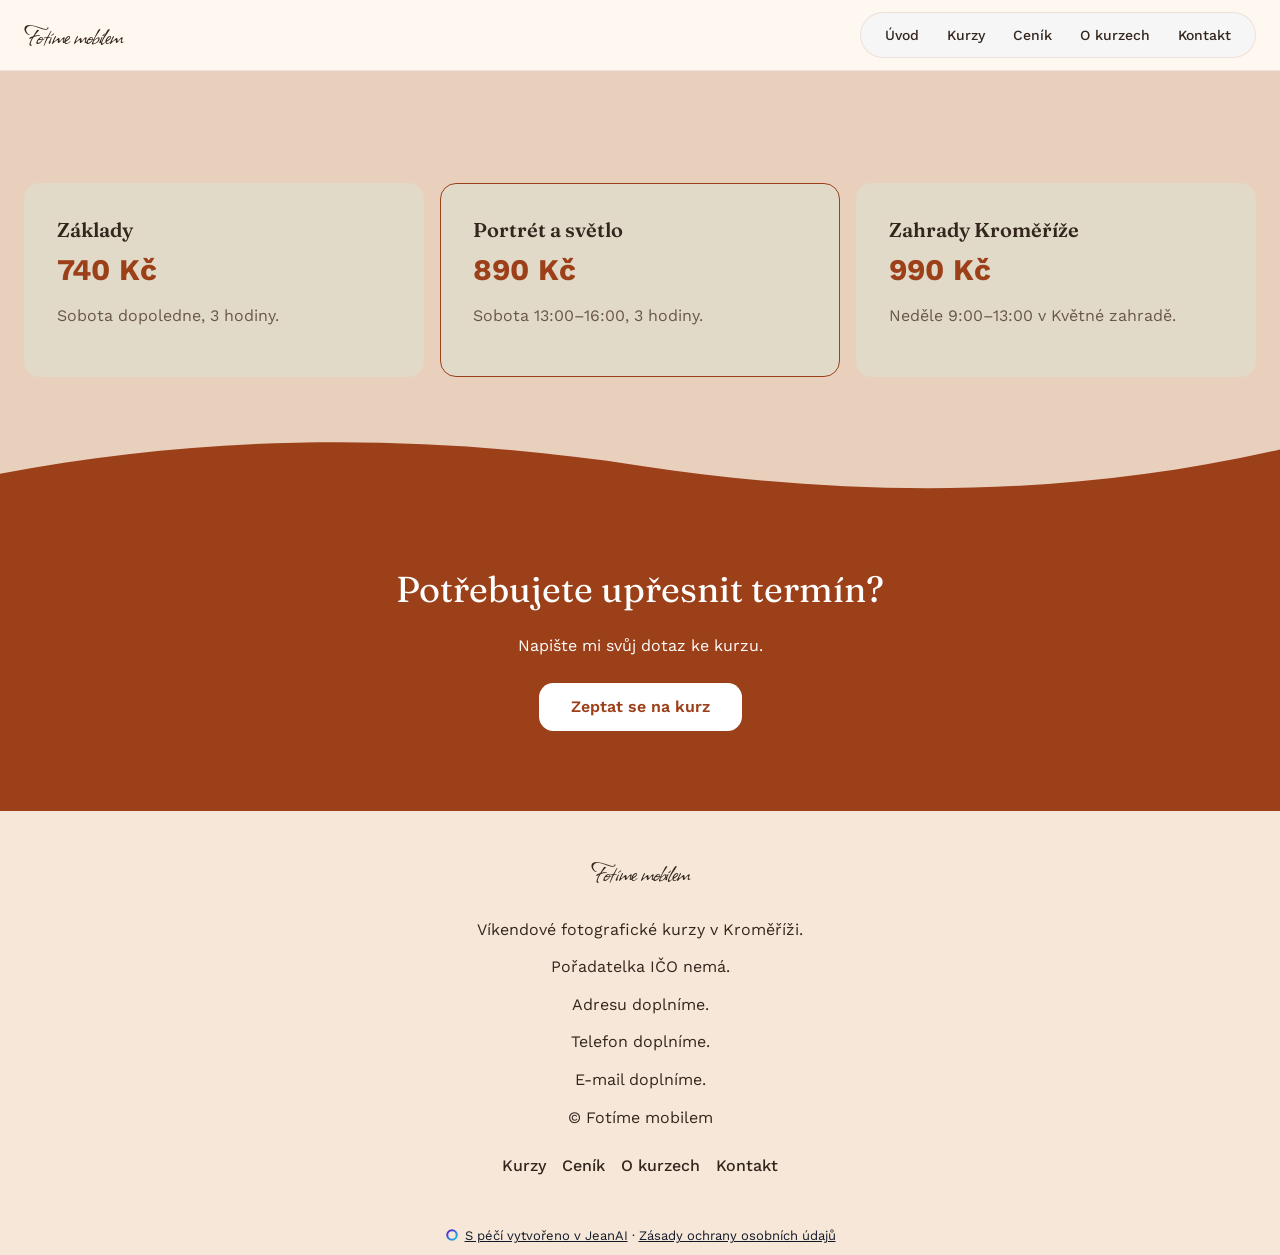
==== cenik.html @ 99a4ca1e "Deploy website: Fotíme mobilem" ====
<!DOCTYPE html>
<html lang="cs">
  <head>
    <meta charset="UTF-8" />
    <meta name="viewport" content="width=device-width, initial-scale=1.0" />
    <meta name="description" content="Praktické víkendové kurzy focení vlastním mobilem v Kroměříži. Malé skupiny do šesti lidí a tři kurzy od 690 Kč." />
    <meta property="og:title" content="Ceník kurzů" />
    <meta property="og:description" content="Praktické víkendové kurzy focení vlastním mobilem v Kroměříži. Malé skupiny do šesti lidí a tři kurzy od 690 Kč." />
    <meta property="og:type" content="website" />
    <meta property="og:locale" content="cs" />
    <meta name="twitter:card" content="summary" />
    <meta name="twitter:title" content="Ceník kurzů" />
    <meta name="twitter:description" content="Praktické víkendové kurzy focení vlastním mobilem v Kroměříži. Malé skupiny do šesti lidí a tři kurzy od 690 Kč." />
    <script type="application/ld+json">{"@context":"https://schema.org","@graph":[{"@type":"Organization","name":"Fotíme mobilem"}]}</script>
    <title>Ceník kurzů</title>
    <link rel="stylesheet" href="/assets/utilities.css" />
    <link rel="stylesheet" href="/styles.css" />
  </head>
  <body>
    <div class="jean-site-shell" data-jean-motion="off" style="min-height:100vh;display:flex;flex-direction:column">
    <header data-jean-burger="{&quot;panelCss&quot;:&quot;background:#FFF8F0;border-color:color-mix(in srgb, #33261D 10%, transparent)&quot;,&quot;linkCss&quot;:&quot;color:#33261D&quot;,&quot;links&quot;:[{&quot;href&quot;:&quot;/&quot;,&quot;label&quot;:&quot;Úvod&quot;},{&quot;href&quot;:&quot;/kurzy.html#section_kurzy&quot;,&quot;label&quot;:&quot;Kurzy&quot;},{&quot;href&quot;:&quot;/cenik.html#section_cenik&quot;,&quot;label&quot;:&quot;Ceník&quot;},{&quot;href&quot;:&quot;/o-kurzech.html#section_o-kurzech&quot;,&quot;label&quot;:&quot;O kurzech&quot;},{&quot;href&quot;:&quot;/kontakt.html#section_kontakt&quot;,&quot;label&quot;:&quot;Kontakt&quot;}],&quot;cta&quot;:null,&quot;mobileOnly&quot;:true}" class="sticky top-0 z-50" style="background-color:var(--color-bg);border-bottom:1px solid var(--color-line)" id="section_header" data-section-id="section_header" data-section-type="header">
      <div class="max-w-7xl mx-auto px-6 py-3 flex items-center justify-between gap-8">
        <span class="inline-flex items-center gap-3 flex-shrink-0"><span class="text-xl tracking-tight flex-shrink-0" data-block-id="block_brand" data-block-type="text.heading" style="color:var(--color-text);font-family:'Allison', var(--font-heading);font-weight:400;font-size:1.875rem">Fotíme mobilem</span></span>
        <nav class="hidden md:flex items-center gap-1 px-3 py-1.5 rounded-full" style="background-color:var(--color-nav);border:1px solid var(--color-nav-border)" data-block-id="block_navigation" data-block-type="nav_links">
          <a href="/" class="text-sm font-medium px-3 py-1.5 rounded-full hover:opacity-70 transition-opacity" style="color:var(--color-text)">Úvod</a>
          <a href="/kurzy.html#section_kurzy" class="text-sm font-medium px-3 py-1.5 rounded-full hover:opacity-70 transition-opacity" style="color:var(--color-text)">Kurzy</a>
          <a href="/cenik.html#section_cenik" class="text-sm font-medium px-3 py-1.5 rounded-full hover:opacity-70 transition-opacity" style="color:var(--color-text)">Ceník</a>
          <a href="/o-kurzech.html#section_o-kurzech" class="text-sm font-medium px-3 py-1.5 rounded-full hover:opacity-70 transition-opacity" style="color:var(--color-text)">O kurzech</a>
          <a href="/kontakt.html#section_kontakt" class="text-sm font-medium px-3 py-1.5 rounded-full hover:opacity-70 transition-opacity" style="color:var(--color-text)">Kontakt</a>
        </nav>
        
        <button type="button" aria-expanded="false" aria-controls="jean-header-menu" aria-label="Menu" class="md:hidden inline-flex flex-col justify-center items-center gap-1.5 w-11 h-11 -mr-2 flex-shrink-0 cursor-pointer bg-transparent border-0">
          <span style="width:20px;height:2px;background-color:var(--color-text);display:block;transition:transform .2s;transform:none"></span>
          <span style="width:20px;height:2px;background-color:var(--color-text);display:block;opacity:1;transition:opacity .2s"></span>
          <span style="width:20px;height:2px;background-color:var(--color-text);display:block;transition:transform .2s;transform:none"></span>
        </button>
      </div>
      
    </header>
    <div id="section_cenik" class="jean-motion-layer" data-jean-reveal="true" data-section-id="section_cenik" data-section-type="pricing" data-jean-edge-below="1">
    <section class="py-20 lg:py-28 jean-section-shell" style="background-color:var(--color-surface-strong)">
      <div class="max-w-7xl mx-auto px-6">
        
        
        <div class="jean-stagger-grid grid grid-cols-1 md:grid-cols-2 lg:grid-cols-3 gap-6 items-stretch">
          <div class="jean-card-filled p-8 rounded-2xl jean-motion-layer jean-stagger-card jean-parallax-up" data-jean-reveal="true" data-block-id="block_cenik_zaklady" data-block-type="card" style="transition-delay:0s">
            
            <h3 class="text-xl font-semibold mb-2" style="color:var(--color-text)">Základy</h3>
            <p class="text-3xl font-bold mb-4" style="color:var(--color-primary)">740 Kč</p>
            <p class="mb-4" style="color:var(--color-muted)">Sobota dopoledne, 3 hodiny.</p>
            
            
          </div>
          <div class="jean-card-filled p-8 rounded-2xl jean-motion-layer jean-stagger-card  ring-2 jean-parallax-down" data-jean-reveal="true" data-block-id="block_cenik_portret" data-block-type="card" style="border-color:var(--color-primary);outline-color:var(--color-primary);transition-delay:0.08s">
            
            <h3 class="text-xl font-semibold mb-2" style="color:var(--color-text)">Portrét a světlo</h3>
            <p class="text-3xl font-bold mb-4" style="color:var(--color-primary)">890 Kč</p>
            <p class="mb-4" style="color:var(--color-muted)">Sobota 13:00–16:00, 3 hodiny.</p>
            
            
          </div>
          <div class="jean-card-filled p-8 rounded-2xl jean-motion-layer jean-stagger-card jean-parallax-up" data-jean-reveal="true" data-block-id="block_cenik_zahrady" data-block-type="card" style="transition-delay:0.16s">
            
            <h3 class="text-xl font-semibold mb-2" style="color:var(--color-text)">Zahrady Kroměříže</h3>
            <p class="text-3xl font-bold mb-4" style="color:var(--color-primary)">990 Kč</p>
            <p class="mb-4" style="color:var(--color-muted)">Neděle 9:00–13:00 v Květné zahradě.</p>
            
            
          </div>
        </div>
      </div>
    </section>
    </div>
    <div id="section_cenik_dotaz" class="jean-motion-layer" data-jean-reveal="true" data-section-id="section_cenik_dotaz" data-section-type="cta_banner" data-jean-edge-above="wave">
    <section class="py-16 lg:py-20" style="background:var(--color-primary)">
      <div class="max-w-4xl mx-auto px-6 text-center">
        <h2 class="text-3xl lg:text-4xl font-bold mb-6" data-block-id="block_cenik_dotaz_heading" data-block-type="text.heading" style="color:var(--color-on-primary, #fff)">Potřebujete upřesnit termín?</h2>
        <div class="jean-on-primary mb-6 flex flex-col gap-3"><div><p data-block-id="block_cenik_dotaz_text" data-block-type="text.paragraph" style="color:var(--color-text);line-height:1.6;font-weight:400">Napište mi svůj dotaz ke kurzu.</p></div></div>
        <a href="/kontakt#section_kontakt" class="inline-block px-8 py-3 font-semibold" data-block-id="block_cenik_dotaz_button" data-block-type="button" style="border-radius:0.9rem;color:var(--color-primary);background-color:var(--color-on-primary, #fff);border:none">Zeptat se na kurz</a>
      </div>
    </section>
    </div>
    <footer class="py-10 mt-auto" style="background-color:#F6E7D8" id="section_footer" data-section-id="section_footer" data-section-type="footer">
      <div class="max-w-7xl mx-auto px-6 flex flex-col gap-6">
        <div class="text-center"><span class="text-xl font-bold tracking-tight" data-block-id="block_footer_brand" data-block-type="text.heading" style="color:var(--color-text);font-family:'Allison', var(--font-heading);font-weight:400;font-size:1.875rem">Fotíme mobilem</span></div>
        <div class="text-center max-w-3xl mx-auto flex flex-col gap-3"><div><p data-block-id="block_footer_location" data-block-type="text.paragraph" style="color:var(--color-text);line-height:1.6;font-weight:400">Víkendové fotografické kurzy v Kroměříži.</p></div>
          <div><p data-block-id="block_footer_ico" data-block-type="text.paragraph" style="color:var(--color-text);line-height:1.6;font-weight:400">Pořadatelka IČO nemá.</p></div>
          <div><p data-block-id="block_footer_address" data-block-type="text.paragraph" style="color:var(--color-text);line-height:1.6;font-weight:400">Adresu doplníme.</p></div>
          <div><p data-block-id="block_footer_phone" data-block-type="text.paragraph" style="color:var(--color-text);line-height:1.6;font-weight:400">Telefon doplníme.</p></div>
          <div><p data-block-id="block_footer_email" data-block-type="text.paragraph" style="color:var(--color-text);line-height:1.6;font-weight:400">E-mail doplníme.</p></div>
          <div><p data-block-id="block_footer_copyright" data-block-type="text.paragraph" style="color:var(--color-text);line-height:1.6;font-weight:400">© Fotíme mobilem</p></div></div>
        <div class="flex flex-col items-center gap-3"><div><nav data-block-id="block_footer_nav" data-block-type="nav_links" style="display:flex;flex-wrap:wrap;justify-content:center;gap:1rem"><a href="/kurzy#section_kurzy" style="color:var(--color-text);font-weight:500">Kurzy</a><a href="/cenik#section_cenik" style="color:var(--color-text);font-weight:500">Ceník</a><a href="/o-kurzech#section_o-kurzech" style="color:var(--color-text);font-weight:500">O kurzech</a><a href="/kontakt#section_kontakt" style="color:var(--color-text);font-weight:500">Kontakt</a></nav></div></div>
        
        
      </div>
    </footer><div data-jean-identification="1" aria-label="Údaje o provozovateli" style="background:#F6E7D8!important;color:#111827!important;font-family:var(--font-body, ui-sans-serif), system-ui, -apple-system, sans-serif;font-size:13px!important;line-height:1.6!important;padding:8px 16px;text-align:center;word-break:break-word;display:block!important;visibility:visible!important;opacity:1!important;position:static!important;height:auto!important;max-height:none!important;overflow:visible!important;clip-path:none!important;transform:none!important;content-visibility:visible!important"><span style="display:block!important;visibility:visible!important;opacity:1!important;color:inherit!important;font-size:13px!important;line-height:1.6!important;position:static!important;height:auto!important;max-height:none!important;overflow:visible!important;clip-path:none!important;transform:none!important;text-indent:0!important;letter-spacing:normal!important;word-spacing:normal!important;content-visibility:visible!important"><a href="https://jeanai.cz" rel="noopener" style="display:inline!important;text-decoration:underline;visibility:visible!important;opacity:1!important;color:inherit!important;font-size:13px!important;line-height:1.6!important;position:static!important;height:auto!important;max-height:none!important;overflow:visible!important;clip-path:none!important;transform:none!important;text-indent:0!important;letter-spacing:normal!important;word-spacing:normal!important;content-visibility:visible!important"><svg aria-hidden="true" focusable="false" width="14" height="14" viewBox="0 0 128 128" style="display:inline-block!important;visibility:visible!important;opacity:1!important;width:14px!important;height:14px!important;vertical-align:-2px;margin-right:6px"><defs><linearGradient id="jean-mark-ring" x1="0" y1="0" x2="1" y2="1"><stop offset="0" stop-color="#5814cf"/><stop offset="1" stop-color="#12c9e6"/></linearGradient></defs><circle cx="64" cy="64" r="43.5" fill="none" stroke="url(#jean-mark-ring)" stroke-width="19"/></svg>S péčí vytvořeno v JeanAI</a> · <a href="/soukromi.html" style="display:inline!important;text-decoration:underline;visibility:visible!important;opacity:1!important;color:inherit!important;font-size:13px!important;line-height:1.6!important;position:static!important;height:auto!important;max-height:none!important;overflow:visible!important;clip-path:none!important;transform:none!important;text-indent:0!important;letter-spacing:normal!important;word-spacing:normal!important;content-visibility:visible!important">Zásady ochrany osobních údajů</a></span></div>
    </div>
    <script>
(function () {
  "use strict";

  function styled(tag, css) {
    var el = document.createElement(tag);
    el.style.cssText = css;
    return el;
  }

  // ── gallery lightbox — parity with the React modal, clicks only ──
  var galleries = document.querySelectorAll('[data-jean-lightbox]');
  for (var g = 0; g < galleries.length; g += 1) (function (sectionEl) {
    var figures = sectionEl.querySelectorAll('figure');
    var managedMount = sectionEl.getAttribute('data-jean-lightbox') === 'managed';
    if (figures.length === 0 && !managedMount) return;
    var items = [];
    for (var i = 0; i < figures.length; i += 1) {
      var img = figures[i].querySelector('img');
      items.push({
        src: img ? (img.getAttribute('data-jean-full') || img.getAttribute('src') || '') : '',
        alt: img ? (img.getAttribute('alt') || '') : '',
      });
    }

    var idx = -1;
    var overlay = null;
    var imgEl = null;
    var counterEl = null;

    function close() {
      if (overlay && overlay.parentNode) overlay.parentNode.removeChild(overlay);
      overlay = null;
      idx = -1;
    }
    function show(next) {
      idx = Math.max(0, Math.min(items.length - 1, next));
      imgEl.src = items[idx].src;
      imgEl.alt = items[idx].alt;
      counterEl.textContent = (idx + 1) + ' / ' + items.length;
    }
    function navButton(placementCss, text, onClick) {
      var btn = styled('button', 'position:absolute;' + placementCss + ';padding:0.75rem;border-radius:9999px;background:rgba(255,255,255,0.15);color:#fff;border:none;cursor:pointer');
      btn.type = 'button';
      btn.textContent = text;
      btn.addEventListener('click', function (e) { e.stopPropagation(); onClick(); });
      return btn;
    }
    function open(start) {
      overlay = styled('div', 'position:fixed;inset:0;z-index:100;display:flex;align-items:center;justify-content:center;background:rgba(0,0,0,0.92)');
      overlay.addEventListener('click', close);
      var wrap = styled('div', 'position:relative');
      wrap.addEventListener('click', function (e) { e.stopPropagation(); });
      imgEl = styled('img', 'max-height:85vh;max-width:90vw;border-radius:0.75rem;object-fit:contain;box-shadow:0 25px 50px rgba(0,0,0,0.5)');
      wrap.appendChild(imgEl);
      counterEl = styled('div', 'position:absolute;bottom:1rem;left:50%;transform:translateX(-50%);font-size:0.875rem;color:rgba(255,255,255,0.7)');
      overlay.appendChild(wrap);
      overlay.appendChild(navButton('left:1rem;top:50%;transform:translateY(-50%);font-size:1.5rem', '\u2190', function () { show(idx - 1); }));
      overlay.appendChild(navButton('right:1rem;top:50%;transform:translateY(-50%);font-size:1.5rem', '\u2192', function () { show(idx + 1); }));
      overlay.appendChild(navButton('top:1rem;right:1rem;font-size:1.2rem;line-height:1', '\u00d7', close));
      overlay.appendChild(counterEl);
      document.body.appendChild(overlay);
      show(start);
    }

    // 8z56 W-2a — a MANAGED gallery's figures are its collection's, and the
    // live refresh replaces them after this runs: one delegate on the section,
    // the list read at the click, and a placeholder panel never opens.
    if (managedMount) {
      sectionEl.addEventListener('click', function (e) {
        var fig = e && e.target && e.target.closest ? e.target.closest('figure') : null;
        if (!fig || fig.closest('[data-jean-placeholder]')) return;
        var live = sectionEl.querySelectorAll('figure');
        var at = -1;
        items = [];
        for (var k = 0; k < live.length; k += 1) {
          if (live[k].closest('[data-jean-placeholder]')) continue;
          if (live[k] === fig) at = items.length;
          var liveImg = live[k].querySelector('img');
          items.push({
            src: liveImg ? (liveImg.getAttribute('data-jean-full') || liveImg.getAttribute('src') || '') : '',
            alt: liveImg ? (liveImg.getAttribute('alt') || '') : '',
          });
        }
        if (at >= 0) open(at);
      });
      return;
    }

    for (var f = 0; f < figures.length; f += 1) (function (fi) {
      figures[fi].addEventListener('click', function () { open(fi); });
    })(f);
  })(galleries[g]);

  // ── a picture that opens (8z46 QL-24a) ──
  // Bound to img[data-jean-image-open], which the renderer stamps on a picture
  // whose block or site says it opens. Never in the editor's canvas: the
  // overlay's own script is on that page (script[data-jean-overlay]) and a
  // click there selects the block, so the click is left to it.
  //
  // From the keyboard too (8z46 leftover, 8z50 run): the picture is in the Tab
  // order and opens on Enter or Space; the dialog takes the focus on its close
  // button and keeps Tab inside; closing it, any way, gives the focus back to
  // the picture that opened it. The canvas is asked at the moment of the key,
  // as at the click: its overlay script comes after this one on the page.
  var openables = document.querySelectorAll('img[data-jean-image-open]');
  if (openables.length > 0) (function () {
    var box = null;
    var boxImg = null;
    var boxCaption = null;
    var boxCounter = null;
    var boxClose = null;
    var opener = null;
    var group = [];
    var at = -1;

    function inEditorCanvas() {
      return typeof document.querySelector === 'function' && Boolean(document.querySelector('script[data-jean-overlay]'));
    }
    function sameSection(img) {
      var root = typeof img.closest === 'function' ? img.closest('[data-section-id]') : null;
      if (!root) return [img];
      var list = root.querySelectorAll('img[data-jean-image-open]');
      var out = [];
      for (var i = 0; i < list.length; i += 1) out.push(list[i]);
      return out.length ? out : [img];
    }
    function paint() {
      var img = group[at];
      boxImg.src = img.getAttribute('data-jean-full') || img.getAttribute('src') || '';
      boxImg.alt = img.getAttribute('alt') || '';
      boxCaption.textContent = boxImg.alt;
      boxCaption.style.display = boxImg.alt ? 'block' : 'none';
      if (boxCounter) boxCounter.textContent = (at + 1) + ' / ' + group.length;
    }
    function step(delta) {
      if (group.length < 2) return;
      at = (at + delta + group.length) % group.length;
      paint();
    }
    function inside(el) {
      for (var x = el; x; x = x.parentNode) if (x === box) return true;
      return false;
    }
    function keepTabInside(e) {
      var buttons = box.querySelectorAll('button');
      if (!buttons.length) return;
      var first = buttons[0];
      var last = buttons[buttons.length - 1];
      var active = document.activeElement;
      if (e.shiftKey ? (active === first || !inside(active)) : (active === last || !inside(active))) {
        if (typeof e.preventDefault === 'function') e.preventDefault();
        (e.shiftKey ? last : first).focus();
      }
    }
    function onKey(e) {
      if (!box) return;
      if (e.key === 'Escape') shut();
      else if (e.key === 'ArrowRight') step(1);
      else if (e.key === 'ArrowLeft') step(-1);
      else if (e.key === 'Tab') keepTabInside(e);
    }
    function shut() {
      if (box && box.parentNode) box.parentNode.removeChild(box);
      box = null;
      boxClose = null;
      at = -1;
      if (typeof document.removeEventListener === 'function') document.removeEventListener('keydown', onKey);
      var back = opener;
      opener = null;
      if (back && typeof back.focus === 'function') back.focus();
    }
    function control(placementCss, text, onClick) {
      var btn = styled('button', 'position:absolute;' + placementCss + ';padding:0.75rem;border-radius:9999px;background:rgba(255,255,255,0.15);color:#fff;border:none;cursor:pointer');
      btn.type = 'button';
      btn.textContent = text;
      btn.addEventListener('click', function (e) { e.stopPropagation(); onClick(); });
      return btn;
    }
    function open(img) {
      opener = img;
      group = sameSection(img);
      at = Math.max(0, group.indexOf(img));
      box = styled('div', 'position:fixed;inset:0;z-index:101;display:flex;flex-direction:column;align-items:center;justify-content:center;gap:1rem;padding:1.5rem;background:rgba(0,0,0,0.9);cursor:zoom-out');
      box.setAttribute('role', 'dialog');
      box.setAttribute('aria-modal', 'true');
      box.addEventListener('click', shut);
      boxImg = styled('img', 'max-height:80vh;max-width:92vw;border-radius:0.75rem;object-fit:contain;box-shadow:0 25px 50px rgba(0,0,0,0.5);cursor:default');
      boxImg.addEventListener('click', function (e) { e.stopPropagation(); });
      boxCaption = styled('p', 'margin:0;max-width:60rem;text-align:center;color:#fff;font-size:0.95rem;line-height:1.5');
      box.appendChild(boxImg);
      box.appendChild(boxCaption);
      boxCounter = null;
      if (group.length > 1) {
        boxCounter = styled('div', 'font-size:0.875rem;color:rgba(255,255,255,0.7)');
        box.appendChild(boxCounter);
        box.appendChild(control('left:1rem;top:50%;transform:translateY(-50%);font-size:1.5rem', '\u2190', function () { step(-1); }));
        box.appendChild(control('right:1rem;top:50%;transform:translateY(-50%);font-size:1.5rem', '\u2192', function () { step(1); }));
      }
      boxClose = control('top:1rem;right:1rem;font-size:1.2rem;line-height:1', '\u00d7', shut);
      box.appendChild(boxClose);
      document.body.appendChild(box);
      if (typeof document.addEventListener === 'function') document.addEventListener('keydown', onKey);
      paint();
      if (typeof boxClose.focus === 'function') boxClose.focus();
    }
    for (var o = 0; o < openables.length; o += 1) (function (img) {
      if (img.getAttribute('tabindex') === null) img.setAttribute('tabindex', '0');
      img.setAttribute('role', 'button');
      img.addEventListener('click', function (e) {
        if (inEditorCanvas()) return;
        if (e && e.defaultPrevented) return;
        open(img);
      });
      // Enter opens on the press, Space on the release, as a button does: the
      // focus moves onto the close button when it opens, and a Space released
      // there would click it shut again. A held Enter opens once (its repeats
      // would press the close button, then the picture, in turn), and Space
      // opens only on the release of a press that began on this picture.
      var spacePressed = false;
      img.addEventListener('keydown', function (e) {
        if (box || inEditorCanvas()) return;
        if (e.key !== 'Enter' && e.key !== ' ') return;
        if (typeof e.preventDefault === 'function') e.preventDefault();
        if (e.repeat) return;
        if (e.key === 'Enter') open(img);
        else spacePressed = true;
      });
      img.addEventListener('keyup', function (e) {
        if (e.key !== ' ') return;
        var pressedHere = spacePressed;
        spacePressed = false;
        if (!pressedHere || box || inEditorCanvas()) return;
        if (typeof e.preventDefault === 'function') e.preventDefault();
        open(img);
      });
    })(openables[o]);
  })();

  // ── paged menu — the pager the mount render froze on page one ──
  var menus = document.querySelectorAll('[data-jean-menu-paged]');
  for (var m = 0; m < menus.length; m += 1) (function (sectionEl) {
    var pages = sectionEl.querySelectorAll('[data-jean-menu-page]');
    if (pages.length === 0) return;

    var prev = null;
    var next = null;
    var nums = [];
    var buttons = sectionEl.querySelectorAll('button');
    for (var i = 0; i < buttons.length; i += 1) {
      var label = (buttons[i].textContent || '').trim();
      if (label === '\u2190') prev = buttons[i];
      else if (label === '\u2192') next = buttons[i];
      else if (/^[0-9]+$/.test(label)) nums.push(buttons[i]);
    }
    var counter = null;
    var divs = sectionEl.querySelectorAll('div');
    for (var d = 0; d < divs.length; d += 1) {
      if (/^[0-9]+ \/ [0-9]+$/.test((divs[d].textContent || '').trim()) && !divs[d].querySelector('div')) {
        counter = divs[d];
        break;
      }
    }

    var current = 0;
    for (var p0 = 0; p0 < pages.length; p0 += 1) {
      if (pages[p0].style.display !== 'none') { current = p0; break; }
    }

    function setPage(n) {
      current = Math.max(0, Math.min(pages.length - 1, n));
      for (var p = 0; p < pages.length; p += 1) {
        pages[p].style.display = p === current ? 'block' : 'none';
      }
      if (counter) counter.textContent = (current + 1) + ' / ' + pages.length;
      if (prev) { prev.disabled = current === 0; prev.style.opacity = current === 0 ? '0.5' : '1'; }
      if (next) { next.disabled = current === pages.length - 1; next.style.opacity = current === pages.length - 1 ? '0.5' : '1'; }
      for (var b = 0; b < nums.length; b += 1) {
        var active = b === current;
        nums[b].style.border = active ? '1px solid var(--color-primary)' : '1px solid var(--color-line)';
        nums[b].style.backgroundColor = active ? 'color-mix(in srgb, var(--color-primary) 12%, white)' : 'var(--color-surface)';
        nums[b].style.color = active ? 'var(--color-primary)' : 'var(--color-text)';
      }
    }

    if (prev) prev.addEventListener('click', function () { setPage(current - 1); });
    if (next) next.addEventListener('click', function () { setPage(current + 1); });
    for (var nb = 0; nb < nums.length; nb += 1) (function (k) {
      nums[k].addEventListener('click', function () { setPage(k); });
    })(nb);
  })(menus[m]);

  // ── burger header — the drawer the mount render never painted ──
  //
  // DELEGATED from the document on purpose (8z52 QC-4), rather than bound to
  // the buttons this script finds at load. The editor's canvas swaps a changed
  // section's markup in place (canvasMorph.ts), and a listener left on the
  // button that was there at load sits on a node the page no longer holds: the
  // drawer opened once and then never again, so a header carrying
  // data-jean-burger — which is every header with a link or a CTA — had to
  // remount the whole canvas document for every edit to its text. A delegate
  // reads the header out of the event, so a header swapped in an hour later
  // behaves exactly like the one that loaded, and nobody has to re-initialise
  // anything for it.
  //
  // Which costs a rule: NO STATE IN A CLOSURE, because a closure describes the
  // header that was. The state is the DOM. Whether the drawer is open is the
  // button's aria-expanded — the attribute a screen reader is told anyway —
  // and the panel is the element carrying jean-burger-panel, built on open
  // and removed on close. A swapped header arrives with neither, and that is
  // the honest answer: the markup the renderer writes has the drawer shut.
  //
  // NOTE: no backticks anywhere below. The whole script is a JS template
  // literal, and a backtick in a COMMENT closes it — the error lands on a line
  // that looks fine.
  function burgerPanelOf(headerEl) {
    return headerEl.querySelector('.jean-burger-panel');
  }

  function buildBurgerPanel(data) {
    // Two shapes, because the two headers are two compositions. An overlay
    // header's drawer IS its navigation at every width, so it stays the
    // floating rounded card. The other three keep their nav on the desktop
    // and only borrow this below the md breakpoint, so their panel is a
    // full-width sheet under the bar — and it carries the md:hidden class, or
    // a reader who opens it on a phone and then widens the window is left
    // with a panel duplicating the nav bar above it.
    //
    // RESOLVED colours from the drawer data, never var(--color-*): this panel
    // hangs INSIDE the header, and a header on a dark ground scopes its own
    // --color-text / --color-line overrides to that element while leaving
    // --color-bg alone. A panel reading those tokens paints the page's white
    // background under the header's white text — invisible. Measured live.
    var face = data.panelCss || 'background:#FFFFFF;border-color:rgba(15,23,42,0.12)';
    var inkCss = data.linkCss || 'color:#0F172A';
    var panel = data.mobileOnly
      ? styled('div', 'padding:0 1.5rem 1.25rem;border-top-width:1px;border-top-style:solid;' + face)
      : styled('div', 'margin:0 1.5rem;border-radius:1rem;padding:2rem;border-width:1px;border-style:solid;box-shadow:0 24px 60px rgba(0,0,0,0.18);' + face);
    // jean-burger-panel is how the delegate finds an open drawer again; it is
    // a class and not a data-jean-* name on purpose, so it stays out of the
    // swap decision canvasMorph.ts makes from those names.
    panel.className = data.mobileOnly ? 'jean-burger-panel md:hidden' : 'jean-burger-panel';
    var nav = styled('nav', 'display:flex;flex-direction:column;gap:1rem');
    var links = Array.isArray(data.links) ? data.links : [];
    for (var i = 0; i < links.length; i += 1) {
      var a = styled('a', 'font-size:1.125rem;font-weight:500;text-decoration:none;' + inkCss);
      a.href = links[i].href || '#';
      a.textContent = links[i].label || 'Link';
      nav.appendChild(a);
    }
    panel.appendChild(nav);
    if (data.cta && data.cta.label) {
      var cta = styled('a', 'display:inline-flex;align-items:center;padding:0.625rem 1.5rem;margin-top:1.5rem;font-size:0.875rem;font-weight:600;text-decoration:none;' + (data.cta.css || ''));
      cta.href = data.cta.href || '#';
      cta.textContent = data.cta.label;
      panel.appendChild(cta);
    }
    return panel;
  }

  function paintBurgerButton(btn, open) {
    btn.setAttribute('aria-expanded', open ? 'true' : 'false');
    // TWO bars on the overlay burger, THREE on the others — and the middle
    // one has to go, or the X keeps a stroke through its centre. Written off
    // the actual count rather than a layout flag, so a burger that grows or
    // loses a bar animates correctly without this knowing which it was.
    var spans = btn.querySelectorAll('span');
    if (spans.length >= 3) {
      spans[0].style.transform = open ? 'translateY(9px) rotate(45deg)' : 'none';
      spans[1].style.opacity = open ? '0' : '1';
      spans[2].style.transform = open ? 'translateY(-9px) rotate(-45deg)' : 'none';
    } else if (spans.length === 2) {
      spans[0].style.transform = open ? 'translateY(4px) rotate(45deg)' : 'none';
      spans[1].style.transform = open ? 'translateY(-4px) rotate(-45deg)' : 'none';
    }
  }

  function shutBurger(headerEl) {
    var panel = burgerPanelOf(headerEl);
    if (panel && panel.parentNode) panel.parentNode.removeChild(panel);
    var btn = headerEl.querySelector('button[aria-label="Menu"]');
    if (btn) paintBurgerButton(btn, false);
  }

  function toggleBurger(headerEl, btn) {
    if (burgerPanelOf(headerEl)) { shutBurger(headerEl); return; }
    var data;
    try { data = JSON.parse(headerEl.getAttribute('data-jean-burger') || '{}'); } catch (err) { return; }
    headerEl.appendChild(buildBurgerPanel(data));
    paintBurgerButton(btn, true);
  }

  if (typeof document.addEventListener === 'function') {
    document.addEventListener('click', function (ev) {
      var target = ev && ev.target;
      if (!target || typeof target.closest !== 'function') return;
      var btn = target.closest('button[aria-label="Menu"]');
      var headerEl = (btn || target).closest('[data-jean-burger]');
      // A burger button in a header with no drawer data has nothing to open —
      // the renderer drops the attribute when the drawer would be empty.
      if (!headerEl) return;
      if (btn) { toggleBurger(headerEl, btn); return; }
      // A link inside the open drawer: the browser follows it, and the drawer
      // that covered the page goes with it — the close the per-link listener
      // used to do, now without a listener per link.
      var link = target.closest('a');
      if (link && link.closest('.jean-burger-panel')) shutBurger(headerEl);
    });
  }

  // ── click-to-load video (SF-1b) — the iframe is CREATED, never rendered ──
  //
  // The page ships a placeholder that is a link to the video's own page, so a
  // reader with no JavaScript still gets the video. With JavaScript, the click
  // is intercepted and the embed is built here instead — which is the only
  // moment a visitor's browser talks to YouTube or Vimeo, and it happens
  // because they asked. autoplay=1 is added so the click that replaced the
  // poster also starts the video: one click, not two. (No backticks in this
  // literal - one ends it, which is what the header two hundred lines up says.)
  var videos = document.querySelectorAll('[data-jean-video]');
  for (var vi = 0; vi < videos.length; vi += 1) (function (holder) {
    var trigger = holder.querySelector('[data-jean-video-play]');
    if (!trigger) return;
    trigger.addEventListener('click', function (ev) {
      var src = holder.getAttribute('data-jean-video');
      // No embed URL means the link is the only answer there is — let it open.
      if (!src) return;
      // The placeholder IS an <a href> to the video's own page, so the browser
      // gestures for „open this elsewhere" must keep working: a modifier click
      // or a middle click follows the link instead of being swallowed into an
      // autoplaying iframe in place (review of #1436).
      if (ev.metaKey || ev.ctrlKey || ev.shiftKey || ev.altKey) return;
      if (typeof ev.button === 'number' && ev.button !== 0) return;
      ev.preventDefault();
      var frame = document.createElement('iframe');
      frame.setAttribute('src', src + (src.indexOf('?') === -1 ? '?' : '&') + 'autoplay=1');
      frame.setAttribute('allow', 'accelerometer; autoplay; encrypted-media; gyroscope; picture-in-picture; fullscreen');
      frame.setAttribute('allowfullscreen', '');
      frame.setAttribute('title', trigger.getAttribute('aria-label') || 'Video');
      frame.style.cssText = 'position:absolute;inset:0;width:100%;height:100%;border:0';
      holder.textContent = '';
      holder.appendChild(frame);
    });
  })(videos[vi]);
})();
</script>
<script>(function(){var n=navigator,d=document,e="https://jeanai.onrender.com/v1/public/sites/a8fa34de-c6c8-4594-9828-240a1c599166/pv";if(n.webdriver)return;function s(){try{var u=new URL(location.href),q=u.searchParams,k=q.get("k"),b=JSON.stringify({p:u.pathname,k:k});window.fetch?fetch(e,{method:"POST",body:b,keepalive:!0,credentials:"omit"}).catch(Boolean):n.sendBeacon&&n.sendBeacon(e,b);if(k!==null){q.delete("k");history.replaceState(history.state,"",u.pathname+u.search+u.hash)}}catch(x){}}d.prerendering?d.addEventListener("prerenderingchange",s,{once:!0}):s()})()</script>
  </body>
</html>
---- assets/utilities.css ----
/*! tailwindcss v4.3.3 | MIT License | https://tailwindcss.com */
@layer properties;
@layer theme, base, components, utilities;
@layer theme {
  :root, :host {
    --font-sans: -apple-system, BlinkMacSystemFont, "Segoe UI", Roboto, "Helvetica Neue",
      "Noto Sans", Arial, sans-serif, "Apple Color Emoji", "Segoe UI Emoji",
      "Segoe UI Symbol", "Noto Color Emoji";
    --font-mono: ui-monospace, SFMono-Regular, Menlo, Monaco, Consolas, "Liberation Mono",
      "Courier New", monospace;
    --spacing: 0.25rem;
    --container-3xl: 48rem;
    --container-4xl: 56rem;
    --container-5xl: 64rem;
    --container-6xl: 72rem;
    --container-7xl: 80rem;
    --text-xs: 0.75rem;
    --text-xs--line-height: calc(1 / 0.75);
    --text-sm: 0.875rem;
    --text-sm--line-height: calc(1.25 / 0.875);
    --text-lg: 1.125rem;
    --text-lg--line-height: calc(1.75 / 1.125);
    --text-xl: 1.25rem;
    --text-xl--line-height: calc(1.75 / 1.25);
    --text-2xl: 1.5rem;
    --text-2xl--line-height: calc(2 / 1.5);
    --text-3xl: 1.875rem;
    --text-3xl--line-height: calc(2.25 / 1.875);
    --text-4xl: 2.25rem;
    --text-4xl--line-height: calc(2.5 / 2.25);
    --text-5xl: 3rem;
    --text-5xl--line-height: 1;
    --text-6xl: 3.75rem;
    --text-6xl--line-height: 1;
    --text-7xl: 4.5rem;
    --text-7xl--line-height: 1;
    --font-weight-medium: 500;
    --font-weight-semibold: 600;
    --font-weight-bold: 700;
    --tracking-tight: -0.025em;
    --radius-2xl: 1rem;
    --default-transition-duration: 150ms;
    --default-transition-timing-function: cubic-bezier(0.4, 0, 0.2, 1);
    --default-font-family: var(--font-sans);
    --default-mono-font-family: var(--font-mono);
  }
}
@layer base {
  *, ::after, ::before, ::backdrop, ::file-selector-button {
    box-sizing: border-box;
    margin: 0;
    padding: 0;
    border: 0 solid;
  }
  html, :host {
    line-height: 1.5;
    -webkit-text-size-adjust: 100%;
    tab-size: 4;
    font-family: var(--default-font-family, -apple-system, BlinkMacSystemFont, "Segoe UI", Roboto, "Helvetica Neue", "Noto Sans", Arial, sans-serif, "Apple Color Emoji", "Segoe UI Emoji", "Segoe UI Symbol", "Noto Color Emoji");
    font-feature-settings: var(--default-font-feature-settings, normal);
    font-variation-settings: var(--default-font-variation-settings, normal);
    -webkit-tap-highlight-color: transparent;
  }
  hr {
    height: 0;
    color: inherit;
    border-top-width: 1px;
  }
  abbr:where([title]) {
    -webkit-text-decoration: underline dotted;
    text-decoration: underline dotted;
  }
  h1, h2, h3, h4, h5, h6 {
    font-size: inherit;
    font-weight: inherit;
  }
  a {
    color: inherit;
    -webkit-text-decoration: inherit;
    text-decoration: inherit;
  }
  b, strong {
    font-weight: bolder;
  }
  code, kbd, samp, pre {
    font-family: var(--default-mono-font-family, ui-monospace, SFMono-Regular, Menlo, Monaco, Consolas, "Liberation Mono", "Courier New", monospace);
    font-feature-settings: var(--default-mono-font-feature-settings, normal);
    font-variation-settings: var(--default-mono-font-variation-settings, normal);
    font-size: 1em;
  }
  small {
    font-size: 80%;
  }
  sub, sup {
    font-size: 75%;
    line-height: 0;
    position: relative;
    vertical-align: baseline;
  }
  sub {
    bottom: -0.25em;
  }
  sup {
    top: -0.5em;
  }
  table {
    text-indent: 0;
    border-color: inherit;
    border-collapse: collapse;
  }
  :-moz-focusring:where(:not(iframe)) {
    outline: auto;
  }
  progress {
    vertical-align: baseline;
  }
  summary {
    display: list-item;
  }
  ol, ul, menu {
    list-style: none;
  }
  img, svg, video, canvas, audio, iframe, embed, object {
    display: block;
    vertical-align: middle;
  }
  img, video {
    max-width: 100%;
    height: auto;
  }
  button, input, select, optgroup, textarea, ::file-selector-button {
    font: inherit;
    font-feature-settings: inherit;
    font-variation-settings: inherit;
    letter-spacing: inherit;
    color: inherit;
    border-radius: 0;
    background-color: transparent;
    opacity: 1;
  }
  :where(select:is([multiple], [size])) optgroup {
    font-weight: bolder;
  }
  :where(select:is([multiple], [size])) optgroup option {
    padding-inline-start: 20px;
  }
  ::file-selector-button {
    margin-inline-end: 4px;
  }
  ::placeholder {
    opacity: 1;
  }
  @supports (not (-webkit-appearance: -apple-pay-button))  or (contain-intrinsic-size: 1px) {
    ::placeholder {
      color: currentcolor;
      @supports (color: color-mix(in lab, red, red)) {
        color: color-mix(in oklab, currentcolor 50%, transparent);
      }
    }
  }
  textarea {
    resize: vertical;
  }
  ::-webkit-search-decoration {
    -webkit-appearance: none;
  }
  ::-webkit-date-and-time-value {
    min-height: 1lh;
    text-align: inherit;
  }
  ::-webkit-datetime-edit {
    display: inline-flex;
  }
  ::-webkit-datetime-edit-fields-wrapper {
    padding: 0;
  }
  ::-webkit-datetime-edit, ::-webkit-datetime-edit-year-field, ::-webkit-datetime-edit-month-field, ::-webkit-datetime-edit-day-field, ::-webkit-datetime-edit-hour-field, ::-webkit-datetime-edit-minute-field, ::-webkit-datetime-edit-second-field, ::-webkit-datetime-edit-millisecond-field, ::-webkit-datetime-edit-meridiem-field {
    padding-block: 0;
  }
  ::-webkit-calendar-picker-indicator {
    line-height: 1;
  }
  :-moz-ui-invalid {
    box-shadow: none;
  }
  button, input:where([type="button"], [type="reset"], [type="submit"]), ::file-selector-button {
    appearance: button;
  }
  ::-webkit-inner-spin-button, ::-webkit-outer-spin-button {
    height: auto;
  }
  [hidden]:where(:not([hidden="until-found"])) {
    display: none !important;
  }
}
@layer utilities {
  .absolute {
    position: absolute;
  }
  .relative {
    position: relative;
  }
  .sticky {
    position: sticky;
  }
  .inset-0 {
    inset: 0px;
  }
  .top-0 {
    top: 0px;
  }
  .z-10 {
    z-index: 10;
  }
  .z-50 {
    z-index: 50;
  }
  .mx-auto {
    margin-inline: auto;
  }
  .mt-3 {
    margin-top: calc(var(--spacing) * 3);
  }
  .mt-6 {
    margin-top: calc(var(--spacing) * 6);
  }
  .mt-8 {
    margin-top: calc(var(--spacing) * 8);
  }
  .mt-auto {
    margin-top: auto;
  }
  .-mr-2 {
    margin-right: calc(var(--spacing) * -2);
  }
  .mb-2 {
    margin-bottom: calc(var(--spacing) * 2);
  }
  .mb-4 {
    margin-bottom: calc(var(--spacing) * 4);
  }
  .mb-5 {
    margin-bottom: calc(var(--spacing) * 5);
  }
  .mb-6 {
    margin-bottom: calc(var(--spacing) * 6);
  }
  .mb-12 {
    margin-bottom: calc(var(--spacing) * 12);
  }
  .flex {
    display: flex;
  }
  .grid {
    display: grid;
  }
  .hidden {
    display: none;
  }
  .inline-block {
    display: inline-block;
  }
  .inline-flex {
    display: inline-flex;
  }
  .aspect-\[4\/3\] {
    aspect-ratio: 4/3;
  }
  .h-11 {
    height: calc(var(--spacing) * 11);
  }
  .h-14 {
    height: calc(var(--spacing) * 14);
  }
  .h-full {
    height: 100%;
  }
  .w-11 {
    width: calc(var(--spacing) * 11);
  }
  .w-14 {
    width: calc(var(--spacing) * 14);
  }
  .w-full {
    width: 100%;
  }
  .max-w-3xl {
    max-width: var(--container-3xl);
  }
  .max-w-4xl {
    max-width: var(--container-4xl);
  }
  .max-w-5xl {
    max-width: var(--container-5xl);
  }
  .max-w-6xl {
    max-width: var(--container-6xl);
  }
  .max-w-7xl {
    max-width: var(--container-7xl);
  }
  .flex-1 {
    flex: 1;
  }
  .flex-shrink-0 {
    flex-shrink: 0;
  }
  .shrink-0 {
    flex-shrink: 0;
  }
  .cursor-pointer {
    cursor: pointer;
  }
  .grid-cols-1 {
    grid-template-columns: repeat(1, minmax(0, 1fr));
  }
  .flex-col {
    flex-direction: column;
  }
  .flex-wrap {
    flex-wrap: wrap;
  }
  .items-center {
    align-items: center;
  }
  .items-stretch {
    align-items: stretch;
  }
  .justify-between {
    justify-content: space-between;
  }
  .justify-center {
    justify-content: center;
  }
  .gap-1 {
    gap: var(--spacing);
  }
  .gap-1\.5 {
    gap: calc(var(--spacing) * 1.5);
  }
  .gap-2 {
    gap: calc(var(--spacing) * 2);
  }
  .gap-3 {
    gap: calc(var(--spacing) * 3);
  }
  .gap-4 {
    gap: calc(var(--spacing) * 4);
  }
  .gap-6 {
    gap: calc(var(--spacing) * 6);
  }
  .gap-8 {
    gap: calc(var(--spacing) * 8);
  }
  .gap-12 {
    gap: calc(var(--spacing) * 12);
  }
  .overflow-hidden {
    overflow: hidden;
  }
  .rounded-2xl {
    border-radius: var(--radius-2xl);
  }
  .rounded-full {
    border-radius: calc(infinity * 1px);
  }
  .border-0 {
    border-style: var(--tw-border-style);
    border-width: 0px;
  }
  .bg-transparent {
    background-color: transparent;
  }
  .p-6 {
    padding: calc(var(--spacing) * 6);
  }
  .p-8 {
    padding: calc(var(--spacing) * 8);
  }
  .px-2\.5 {
    padding-inline: calc(var(--spacing) * 2.5);
  }
  .px-3 {
    padding-inline: calc(var(--spacing) * 3);
  }
  .px-6 {
    padding-inline: calc(var(--spacing) * 6);
  }
  .px-8 {
    padding-inline: calc(var(--spacing) * 8);
  }
  .py-1 {
    padding-block: var(--spacing);
  }
  .py-1\.5 {
    padding-block: calc(var(--spacing) * 1.5);
  }
  .py-3 {
    padding-block: calc(var(--spacing) * 3);
  }
  .py-10 {
    padding-block: calc(var(--spacing) * 10);
  }
  .py-16 {
    padding-block: calc(var(--spacing) * 16);
  }
  .py-20 {
    padding-block: calc(var(--spacing) * 20);
  }
  .text-center {
    text-align: center;
  }
  .text-2xl {
    font-size: var(--text-2xl);
    line-height: var(--tw-leading, var(--text-2xl--line-height));
  }
  .text-3xl {
    font-size: var(--text-3xl);
    line-height: var(--tw-leading, var(--text-3xl--line-height));
  }
  .text-5xl {
    font-size: var(--text-5xl);
    line-height: var(--tw-leading, var(--text-5xl--line-height));
  }
  .text-lg {
    font-size: var(--text-lg);
    line-height: var(--tw-leading, var(--text-lg--line-height));
  }
  .text-sm {
    font-size: var(--text-sm);
    line-height: var(--tw-leading, var(--text-sm--line-height));
  }
  .text-xl {
    font-size: var(--text-xl);
    line-height: var(--tw-leading, var(--text-xl--line-height));
  }
  .text-xs {
    font-size: var(--text-xs);
    line-height: var(--tw-leading, var(--text-xs--line-height));
  }
  .leading-6 {
    --tw-leading: calc(var(--spacing) * 6);
    line-height: calc(var(--spacing) * 6);
  }
  .leading-none {
    --tw-leading: 1;
    line-height: 1;
  }
  .font-bold {
    --tw-font-weight: var(--font-weight-bold);
    font-weight: var(--font-weight-bold);
  }
  .font-medium {
    --tw-font-weight: var(--font-weight-medium);
    font-weight: var(--font-weight-medium);
  }
  .font-semibold {
    --tw-font-weight: var(--font-weight-semibold);
    font-weight: var(--font-weight-semibold);
  }
  .tracking-tight {
    --tw-tracking: var(--tracking-tight);
    letter-spacing: var(--tracking-tight);
  }
  .shadow-lg {
    --tw-shadow: 0 10px 15px -3px var(--tw-shadow-color, rgb(0 0 0 / 0.1)), 0 4px 6px -4px var(--tw-shadow-color, rgb(0 0 0 / 0.1));
    box-shadow: var(--tw-inset-shadow), var(--tw-inset-ring-shadow), var(--tw-ring-offset-shadow), var(--tw-ring-shadow), var(--tw-shadow);
  }
  .ring-2 {
    --tw-ring-shadow: var(--tw-ring-inset,) 0 0 0 calc(2px + var(--tw-ring-offset-width)) var(--tw-ring-color, currentcolor);
    box-shadow: var(--tw-inset-shadow), var(--tw-inset-ring-shadow), var(--tw-ring-offset-shadow), var(--tw-ring-shadow), var(--tw-shadow);
  }
  .transition-opacity {
    transition-property: opacity;
    transition-timing-function: var(--tw-ease, var(--default-transition-timing-function));
    transition-duration: var(--tw-duration, var(--default-transition-duration));
  }
  @media (hover: hover) {
    .hover\:opacity-70:hover {
      opacity: 70%;
    }
  }
  @media (width >= 48rem) {
    .md\:flex {
      display: flex;
    }
    .md\:hidden {
      display: none;
    }
    .md\:grid-cols-2 {
      grid-template-columns: repeat(2, minmax(0, 1fr));
    }
  }
  @media (width >= 64rem) {
    .lg\:col-span-4 {
      grid-column: span 4 / span 4;
    }
    .lg\:col-span-9 {
      grid-column: span 9 / span 9;
    }
    .lg\:col-start-1 {
      grid-column-start: 1;
    }
    .lg\:col-start-9 {
      grid-column-start: 9;
    }
    .lg\:row-span-3 {
      grid-row: span 3 / span 3;
    }
    .lg\:row-start-1 {
      grid-row-start: 1;
    }
    .lg\:row-start-2 {
      grid-row-start: 2;
    }
    .lg\:aspect-auto {
      aspect-ratio: auto;
    }
    .lg\:min-h-\[26rem\] {
      min-height: 26rem;
    }
    .lg\:grid-cols-3 {
      grid-template-columns: repeat(3, minmax(0, 1fr));
    }
    .lg\:grid-cols-12 {
      grid-template-columns: repeat(12, minmax(0, 1fr));
    }
    .lg\:grid-rows-\[2\.5rem_auto_2\.5rem\] {
      grid-template-rows: 2.5rem auto 2.5rem;
    }
    .lg\:flex-row {
      flex-direction: row;
    }
    .lg\:p-10 {
      padding: calc(var(--spacing) * 10);
    }
    .lg\:py-20 {
      padding-block: calc(var(--spacing) * 20);
    }
    .lg\:py-28 {
      padding-block: calc(var(--spacing) * 28);
    }
    .lg\:text-3xl {
      font-size: var(--text-3xl);
      line-height: var(--tw-leading, var(--text-3xl--line-height));
    }
    .lg\:text-4xl {
      font-size: var(--text-4xl);
      line-height: var(--tw-leading, var(--text-4xl--line-height));
    }
    .lg\:text-6xl {
      font-size: var(--text-6xl);
      line-height: var(--tw-leading, var(--text-6xl--line-height));
    }
    .lg\:text-7xl {
      font-size: var(--text-7xl);
      line-height: var(--tw-leading, var(--text-7xl--line-height));
    }
  }
}
@property --tw-border-style {
  syntax: "*";
  inherits: false;
  initial-value: solid;
}
@property --tw-leading {
  syntax: "*";
  inherits: false;
}
@property --tw-font-weight {
  syntax: "*";
  inherits: false;
}
@property --tw-tracking {
  syntax: "*";
  inherits: false;
}
@property --tw-shadow {
  syntax: "*";
  inherits: false;
  initial-value: 0 0 #0000;
}
@property --tw-shadow-color {
  syntax: "*";
  inherits: false;
}
@property --tw-shadow-alpha {
  syntax: "<percentage>";
  inherits: false;
  initial-value: 100%;
}
@property --tw-inset-shadow {
  syntax: "*";
  inherits: false;
  initial-value: 0 0 #0000;
}
@property --tw-inset-shadow-color {
  syntax: "*";
  inherits: false;
}
@property --tw-inset-shadow-alpha {
  syntax: "<percentage>";
  inherits: false;
  initial-value: 100%;
}
@property --tw-ring-color {
  syntax: "*";
  inherits: false;
}
@property --tw-ring-shadow {
  syntax: "*";
  inherits: false;
  initial-value: 0 0 #0000;
}
@property --tw-inset-ring-color {
  syntax: "*";
  inherits: false;
}
@property --tw-inset-ring-shadow {
  syntax: "*";
  inherits: false;
  initial-value: 0 0 #0000;
}
@property --tw-ring-inset {
  syntax: "*";
  inherits: false;
}
@property --tw-ring-offset-width {
  syntax: "<length>";
  inherits: false;
  initial-value: 0px;
}
@property --tw-ring-offset-color {
  syntax: "*";
  inherits: false;
  initial-value: #fff;
}
@property --tw-ring-offset-shadow {
  syntax: "*";
  inherits: false;
  initial-value: 0 0 #0000;
}
@layer properties {
  @supports ((-webkit-hyphens: none) and (not (margin-trim: inline))) or ((-moz-orient: inline) and (not (color:rgb(from red r g b)))) {
    *, ::before, ::after, ::backdrop {
      --tw-border-style: solid;
      --tw-leading: initial;
      --tw-font-weight: initial;
      --tw-tracking: initial;
      --tw-shadow: 0 0 #0000;
      --tw-shadow-color: initial;
      --tw-shadow-alpha: 100%;
      --tw-inset-shadow: 0 0 #0000;
      --tw-inset-shadow-color: initial;
      --tw-inset-shadow-alpha: 100%;
      --tw-ring-color: initial;
      --tw-ring-shadow: 0 0 #0000;
      --tw-inset-ring-color: initial;
      --tw-inset-ring-shadow: 0 0 #0000;
      --tw-ring-inset: initial;
      --tw-ring-offset-width: 0px;
      --tw-ring-offset-color: #fff;
      --tw-ring-offset-shadow: 0 0 #0000;
    }
  }
}
---- styles.css ----
@font-face{font-family:'Fraunces';font-style:normal;font-weight:100 900;font-display:swap;src:url("/fonts/fraunces-latin-ext-var.woff2") format("woff2");unicode-range:U+0100-02BA, U+02BD-02C5, U+02C7-02CC, U+02CE-02D7, U+02DD-02FF, U+0304, U+0308, U+0329, U+1D00-1DBF, U+1E00-1E9F, U+1EF2-1EFF, U+2020, U+20A0-20AB, U+20AD-20C0, U+2113, U+2C60-2C7F, U+A720-A7FF;}
@font-face{font-family:'Fraunces';font-style:normal;font-weight:100 900;font-display:swap;src:url("/fonts/fraunces-latin-var.woff2") format("woff2");unicode-range:U+0000-00FF, U+0131, U+0152-0153, U+02BB-02BC, U+02C6, U+02DA, U+02DC, U+0304, U+0308, U+0329, U+2000-206F, U+20AC, U+2122, U+2191, U+2193, U+2212, U+2215, U+FEFF, U+FFFD;}
@font-face{font-family:'Work Sans';font-style:normal;font-weight:100 900;font-display:swap;src:url("/fonts/worksans-latin-ext-var.woff2") format("woff2");unicode-range:U+0100-02BA, U+02BD-02C5, U+02C7-02CC, U+02CE-02D7, U+02DD-02FF, U+0304, U+0308, U+0329, U+1D00-1DBF, U+1E00-1E9F, U+1EF2-1EFF, U+2020, U+20A0-20AB, U+20AD-20C0, U+2113, U+2C60-2C7F, U+A720-A7FF;}
@font-face{font-family:'Work Sans';font-style:normal;font-weight:100 900;font-display:swap;src:url("/fonts/worksans-latin-var.woff2") format("woff2");unicode-range:U+0000-00FF, U+0131, U+0152-0153, U+02BB-02BC, U+02C6, U+02DA, U+02DC, U+0304, U+0308, U+0329, U+2000-206F, U+20AC, U+2122, U+2191, U+2193, U+2212, U+2215, U+FEFF, U+FFFD;}
@font-face{font-family:'Allison';font-style:normal;font-weight:400;font-display:swap;src:url("/fonts/allison-latin-ext-400.woff2") format("woff2");unicode-range:U+0100-02BA, U+02BD-02C5, U+02C7-02CC, U+02CE-02D7, U+02DD-02FF, U+0304, U+0308, U+0329, U+1D00-1DBF, U+1E00-1E9F, U+1EF2-1EFF, U+2020, U+20A0-20AB, U+20AD-20C4, U+2113, U+2C60-2C7F, U+A720-A7FF;}
@font-face{font-family:'Allison';font-style:normal;font-weight:400;font-display:swap;src:url("/fonts/allison-latin-400.woff2") format("woff2");unicode-range:U+0000-00FF, U+0131, U+0152-0153, U+02BB-02BC, U+02C6, U+02DA, U+02DC, U+0304, U+0308, U+0329, U+2000-206F, U+20AC, U+2122, U+2191, U+2193, U+2212, U+2215, U+FEFF, U+FFFD;}
:root {
  --color-primary: #9C4019;
  --color-on-primary: #FFFFFF;
  --color-accent: #4E7D5B;
  --color-surface: #F6E7D8;
  --color-text: #33261D;
  --color-bg: #FFF8F0;
  --color-muted: #685749;
  --color-bg-alt: color-mix(in srgb, #9C4019 6%, #FFF8F0);
  --color-surface-tint: color-mix(in srgb, #4E7D5B 10%, #F6E7D8);
  --color-surface-strong: color-mix(in srgb, #9C4019 14%, #F6E7D8);
  --color-card: color-mix(in srgb, #9C4019 7%, #F6E7D8);
  --color-card-strong: color-mix(in srgb, #4E7D5B 12%, #F6E7D8);
  --color-line: color-mix(in srgb, #33261D 10%, transparent);
  --color-line-strong: color-mix(in srgb, #9C4019 22%, transparent);
  --color-nav: color-mix(in srgb, #33261D 4%, white);
  --color-nav-border: color-mix(in srgb, #9C4019 12%, transparent);
  --color-image-placeholder: color-mix(in srgb, #4E7D5B 9%, #F6E7D8);
  --font-heading: 'Fraunces', system-ui, sans-serif;
  --font-body: 'Work Sans', system-ui, sans-serif;
}

body {
  font-family: var(--font-body);
  color: var(--color-text);
  background-color: var(--color-bg);
  margin: 0;
  padding: 0;
}

h1, h2, h3, h4, h5, h6 {
  font-family: var(--font-heading);
}

/* ─── Background systems ─── */
.jean-bg-mesh {
  background-image:
    radial-gradient(at 0% 0%, rgba(156,64,25,0.25) 0%, transparent 55%),
    radial-gradient(at 100% 0%, rgba(78,125,91,0.22) 0%, transparent 55%),
    radial-gradient(at 50% 100%, rgba(156,64,25,0.25) 0%, transparent 50%),
    radial-gradient(at 85% 70%, rgba(78,125,91,0.22) 0%, transparent 45%);
}

.jean-bg-grid {
  background-image: radial-gradient(circle, rgba(104,87,73,0.12) 1.5px, transparent 1.5px);
  background-size: 24px 24px;
}

.jean-bg-spotlight {
  background-image: radial-gradient(ellipse 90% 60% at 50% 0%, rgba(156,64,25,0.22) 0%, transparent 75%);
}

/* ─── Card surface styles ─── */
/* Hero/section-level glass (full blur, applied on hero/cta sections) */
.jean-glass {
  background: rgba(255,255,255,0.85);
  backdrop-filter: blur(12px);
  -webkit-backdrop-filter: blur(12px);
  border: 1px solid rgba(255,255,255,0.80);
  box-shadow: 0 8px 32px rgba(0,0,0,0.08);
}

/* Card-level glass (reduced blur for dense grids — lower composite cost) */
.jean-glass-card {
  background: rgba(255,255,255,0.82);
  backdrop-filter: blur(6px);
  -webkit-backdrop-filter: blur(6px);
  border: 1px solid rgba(255,255,255,0.75);
  box-shadow: 0 4px 16px rgba(0,0,0,0.06);
}

.jean-elevated {
  background: var(--color-card);
  border: 1px solid var(--color-line);
  box-shadow: 0 4px 6px -1px rgba(0,0,0,0.07), 0 10px 15px -3px rgba(0,0,0,0.10);
}

.jean-soft-shadow {
  background: var(--color-card-strong);
  border: 1px solid var(--color-line-strong);
  box-shadow: 0 2px 8px rgba(0,0,0,0.06), 0 4px 16px rgba(0,0,0,0.04);
}

.jean-card {
  background: var(--color-card);
  border: 1px solid var(--color-line);
}

.jean-card-strong {
  background: var(--color-card-strong);
  border: 1px solid var(--color-line-strong);
}

/* 8z46 core-4 — the two card looks that are a SHELL rather than content:
   outlined is a line and no fill, filled is a fill and no line. Neither carries
   a shadow, so the pair reads as a choice against the design's card surface. */
.jean-card-outlined {
  background: transparent;
  border: 1px solid var(--color-line-strong);
  box-shadow: none;
}

.jean-card-filled {
  background: var(--color-card-strong);
  border: 1px solid transparent;
  box-shadow: none;
}

/* 8z49 FP-1 — a section a person laid out by hand. Twelve tracks and rows of a
   named height; the two bands arrive as custom properties so this class can be
   replaced wholesale below the breakpoint, which an inline declaration could
   not be. */
.jean-grid-section {
  display: grid;
  grid-template-columns: repeat(12, minmax(0, 1fr));
  grid-auto-rows: minmax(var(--jean-grid-row, 1rem), auto);
  column-gap: var(--jean-grid-gap, 1.5rem);
  row-gap: 0.5rem;
  /* 8z49 FP-11 — a cell's z-index (its block's layer) is counted inside the
     section and nowhere else: a block sent forward cannot cover the header,
     one sent back cannot drop under the section's own ground. */
  isolation: isolate;
}

/* 8z49 FP-10a (D11) — a cell is where a block SITS, not what it fills. Three
   kinds, from the package's one table (blockCellFit):

     .jean-cell-media    a picture, a video, the mark: laid over the cell by
                         .jean-cell-fill, so it IS the cell somebody drew and
                         gives the row no height of its own
     .jean-cell-box      a card, a group: stretches (a grid item's default) and
                         grows the rows when its content is taller
     .jean-cell-content  a heading, a paragraph, a button: its own size, placed
                         by the justify-items / align-items the cell carries

   Only the fill wrapper and its picture are sized here, never '.jean-grid-cell
   > *': the canvas hangs its grip and its eight handles on the cell as direct
   children, and a rule on every child sized those too.

   The history this replaces — every child of a cell at height 100% — is why
   the owner saw a button stretched across twelve columns and a label in an
   empty box. What stays true from it:

   Review round 1 measured both halves wrong in the first cut. '> img' could
   never match: the shared block path wraps every block in a div, so the
   picture is '.jean-grid-cell div img'. And 'renderImagePrimitive' writes its
   height INLINE (a band, or max-height:360px), which no stylesheet rule can
   outrank without !important — so the Zmena 22 logo in a four-row cell
   painted at 360px with the rest of the cell empty, which is this row's own
   acceptance failing.

   The SIZE is overridden and the FIT is not: 'objectFit' and 'objectPosition'
   are keys the owner chose (8z46 QL-23a, deployed) and the cell has no
   business replacing them. */
.jean-grid-cell {
  min-width: 0;
  min-height: 0;
  display: grid;
  /* 8z49 FP-11 — EVERY cell is positioned, not only a picture's. A picture's
     cell has to be (its fill is laid over it), and a positioned box paints
     above every non-positioned one whatever the document order: measured in a
     browser, a photo covered the words written AFTER it — D3 ("the later
     block paints on top") broken for exactly the words-over-a-photo case.
     With every cell positioned, depth is document order and the layer, and
     nothing else. */
  position: relative;
}

.jean-cell-box > *,
.jean-cell-content > * {
  min-width: 0;
  max-width: 100%;
}

.jean-cell-media {
  position: relative;
}

/* 8z49 D19 — a function's frame (a form, a mount): what it holds stretches
   across the cell and reflows inside it, never past it. */
.jean-grid-frame {
  display: flex;
  flex-direction: column;
  min-width: 0;
  /* A mount's columns are set by VIEWPORT queries (four people across from
     1024 px); in a frame a person drew narrower they would stand four across
     in 390 px. The frame is the container its content answers to instead. */
  container-type: inline-size;
}

/* Only ever FEWER columns than the owner chose (review round 1): two across
   for a list set to three or more — never for a one- or two-column list, or a
   people LIST layout — and one across below 440 px for all. */
@container (max-width: 760px) {
  .jean-grid-frame .jean-widget:is([data-jean-columns="3"], [data-jean-columns="4"], [data-jean-columns="5"]):not([data-jean-people-layout="list"]) .jean-person-grid,
  .jean-grid-frame .jean-widget:is([data-jean-columns="3"], [data-jean-columns="4"], [data-jean-columns="5"]) .jean-gallery-grid,
  /* The podněty mount carries no column attribute (review round 2) — its
     default is three across — so it is lowered unless the owner chose one or two. */
  .jean-grid-frame .jean-widget:not([data-jean-columns="1"]):not([data-jean-columns="2"]) .jean-suggestion-grid {
    grid-template-columns: repeat(2, minmax(0, 1fr)) !important;
  }
}

@container (max-width: 440px) {
  /* The same specificity as the rule above and later, so below 440 px one
     across wins even for a list set to three or more. */
  .jean-grid-frame .jean-widget:is([data-jean-columns]):not([data-jean-columns="1"]) .jean-person-grid,
  .jean-grid-frame .jean-widget:is([data-jean-columns]):not([data-jean-columns="1"]) .jean-gallery-grid,
  .jean-grid-frame .jean-widget:not([data-jean-columns="1"]):not([data-jean-columns="0"]) .jean-suggestion-grid {
    grid-template-columns: minmax(0, 1fr) !important;
  }
}

.jean-grid-frame > * {
  min-width: 0;
  max-width: 100%;
}

/* 8z49 FP-12 — a tilted block's wrapper. A grid like the cell it stands in, so
   a card still stretches to its cell and a heading keeps its own width. */
.jean-cell-turn {
  display: grid;
  min-width: 0;
  min-height: 0;
}

.jean-cell-fill {
  position: absolute;
  inset: 0;
  display: flex;
  flex-direction: column;
}

.jean-cell-fill > :first-child {
  flex: 1 1 auto;
  min-height: 0;
}

.jean-cell-fill img,
.jean-cell-fill iframe,
.jean-cell-fill video {
  width: 100%;
  height: 100% !important;
  max-height: none !important;
}

/* D4, amended by D21 — the phone stacks in 'gridPhoneOrder' (the mark first,
   then bands read left lane first) and releases every height. ONE query,
   and it is the only place 'order' is ever applied: each cell carries the
   number as --jean-cell-order, which does nothing at all until here. Above
   the breakpoint a grid item's 'order' is NOT inert (it paints in
   order-modified document order), and applying it there re-stacked every
   overlapping pair — D3 broken by the one declaration meant to be dead. */
@media (max-width: 767px) {
  .jean-grid-section {
    display: flex;
    flex-direction: column;
    grid-auto-rows: auto;
    gap: var(--jean-grid-gap, 1.5rem);
  }

  .jean-grid-cell {
    display: block;
    width: 100%;
    order: var(--jean-cell-order, 0);
  }

  /* A picture has no drawn cell on a phone: it stands in the column at its
     own proportions, the way the flow shows it. */
  .jean-cell-fill {
    position: static;
    display: block;
  }

  .jean-cell-fill img,
  .jean-cell-fill iframe,
  .jean-cell-fill video {
    height: auto !important;
  }

  .jean-cell-fill iframe {
    aspect-ratio: 16 / 9;
  }

  /* 8z49 D22 — a picture shown whole keeps the height it was drawn at (its
     rows: one unit and a half-unit gap each), held to its side by its own
     'objectPosition'. */
  .jean-cell-contained .jean-cell-fill img {
    height: var(--jean-cell-drawn-height, auto) !important;
  }
}


/* 8z46 QL-2 — two more shells. flat is nothing at all: the icon, the title and
   the words on the section's ground, as the leaflet draws them. elevated is a
   line and a soft shadow, so the card floats above the ground. */
.jean-card-flat {
  background: transparent;
  border: 1px solid transparent;
  box-shadow: none;
}

.jean-card-elevated {
  background: var(--color-card);
  border: 1px solid var(--color-line);
  box-shadow: 0 10px 30px -12px rgba(15,23,42,0.28), 0 2px 6px rgba(15,23,42,0.06);
}

/* 8z50 ER-10 — story: the blog's card (.jean-blog-card) as a look for any card.
   Its surface and line; a feature card and the shared card primitive also take
   its shape (the picture edge to edge on top, the words padded below). */
.jean-card-story {
  background: var(--color-card, var(--color-surface));
  border: 1px solid var(--color-line);
  box-shadow: none;
  overflow: hidden;
}

/* ─── Card behaviors ─── */
.jean-float {
  transition: transform 0.25s ease, box-shadow 0.25s ease;
}

.jean-float:hover {
  transform: translateY(-6px);
  box-shadow: 0 20px 40px rgba(0,0,0,0.14);
}

/* Respect user motion preferences */
@media (prefers-reduced-motion: reduce) {
  .jean-float {
    transition: none;
  }
  .jean-float:hover {
    transform: none;
  }
}

/* ─── Structural design tokens ─── */
/* headingWeight: regular — the title and every section heading */
.jean-site-shell section :is(h1, h2) {
  font-weight: 400;
}

/* headerBehavior: sticky — in-page anchors clear the pinned header */
.jean-site-shell section[id],
.jean-site-shell [id]:not(section):not(body) {
  scroll-margin-top: 5.5rem;
}

/* theme.borderRadius — the pictures' corner (8z56 W-6) */
.jean-site-shell {
  --jean-radius: .5rem;
}

/* jean-bg-fixed — the background holds still, the page scrolls over it. */
@media (min-width: 1024px) and (hover: hover) {
  .jean-site-shell .jean-bg-fixed,
  .jean-site-shell [data-jean-bg-fixed] { background-attachment: fixed; }
}
.jean-site-shell section h1,
.jean-site-shell section h2 { text-wrap: balance; }
/* Inside a photo band's scrim card every block must read white. The blocks
   arrive with their own INLINE color (var(--color-muted) — dark grey), and
   inline beats any selector, so this is the one place !important is the
   honest tool rather than a smell: the band owns legibility on top of a
   photograph, whatever color the block brought with it. */
.jean-site-shell .jean-photo-band :is(p, li, div, span, blockquote) { color: rgba(255,255,255,0.9) !important; }
.jean-site-shell .jean-photo-band a { color: #FFFFFF !important; }
/* The same mechanism for a band painted with --color-primary: the blocks
   arrive carrying an inline var(--color-text), which is the site's INK — dark
   ink on a dark primary, light ink on a light one, wrong either way. The band
   owns legibility on its own fill, so the pair the theme derived wins. */
.jean-site-shell .jean-on-primary :is(p, li, div, span, blockquote, td, th, summary, h1, h2, h3, h4, h5, h6, strong, em) { color: var(--color-on-primary, #fff) !important; }
/* A LINK on that band is its own case: it arrives with the site's accent, and
   the accent on the primary is the one pair the theme cannot make legible
   (8z46 EL-2b review round 2 measured it as primary-on-primary — invisible).
   Underlined label ink, which is what a link on a coloured band is everywhere
   else on the web. */
.jean-site-shell .jean-on-primary a { color: var(--color-on-primary, #fff) !important; text-decoration: underline; }
/* 8z46 EL-7 — a block's own width inside a group's grid on the SHARED block
   path, which emits inline styles and cannot carry a media query. A phone is
   one track (the group's grid is auto-fit), so a span there would grow an
   implicit column and scroll the row sideways; above 768px it spans. */
.jean-site-shell .jean-span { grid-column: auto; }
@media (min-width: 768px) {
  .jean-site-shell .jean-span { grid-column: span var(--jean-span, 1); }
}
html {
  scroll-behavior: smooth;
}

body {
  overflow-x: hidden;
}

.jean-scroll-stage {
  position: relative;
  --jean-scroll-progress: 0;
}

/* Scroll-reveal + parallax are opt-in: only active when the site shell carries
   data-jean-motion="on" (set from the design's decorationDensity = expressive).
   With motion off, .jean-motion-layer is inert and content is simply visible —
   a clean, static baseline instead of every section fading/parallaxing in. */
.jean-motion-layer {
  --jean-parallax-offset: 0px;
}

[data-jean-motion='on'] .jean-motion-layer {
  opacity: 0;
  transform: translate3d(0, calc(28px + var(--jean-parallax-offset)), 0) scale(0.985);
  transition: opacity 0.7s cubic-bezier(0.22, 1, 0.36, 1), transform 0.95s cubic-bezier(0.22, 1, 0.36, 1);
  will-change: transform, opacity;
}

[data-jean-motion='on'] .jean-motion-layer.is-visible {
  opacity: 1;
  transform: translate3d(0, var(--jean-parallax-offset), 0) scale(1);
}

.jean-parallax-up {
  --jean-parallax-offset: 0px;
}

.jean-parallax-down {
  --jean-parallax-offset: 0px;
}

.jean-parallax-subtle {
  --jean-parallax-offset: calc(var(--jean-scroll-progress, 0) * -6px);
}

.jean-panel-layout {
  display: flex;
  flex-direction: column;
  gap: 2rem;
}

.jean-section-shell {
  position: relative;
}

.jean-rhythm-wide {
  width: min(96rem, calc(100vw - 1.5rem));
}

.jean-rhythm-tight {
  width: min(72rem, calc(100vw - 1.5rem));
}

.jean-gallery-columns,
.jean-stagger-grid {
  display: grid;
  gap: 1rem;
}

.jean-stagger-card {
  transition-delay: var(--jean-stagger-delay, 0s);
}

.jean-pullquote-card {
  position: relative;
}

.jean-pullquote-card::before {
  content: '"';
  position: absolute;
  top: 0.35rem;
  left: 1rem;
  font-family: var(--font-heading);
  font-size: clamp(4rem, 7vw, 6rem);
  line-height: 0.8;
  color: color-mix(in srgb, var(--color-primary) 20%, transparent);
  pointer-events: none;
}

.jean-grid-pattern-row {
  width: 100%;
}

.jean-hero-shell {
  position: relative;
}

@media (min-width: 1024px) {
  .jean-panel-layout {
    display: grid;
    grid-template-columns: minmax(0, 0.78fr) minmax(0, 1.22fr);
    gap: 3rem;
    align-items: start;
  }

  /* The 2-column masonry gallery (with an oversized featured first image) is
     opt-in for expressive designs, and it is opted in per SECTION by the
     jean-gallery-panel class the renderer adds only when it chose the panel.
     8z43 WE-4: this used to match every .jean-gallery-columns on a motion-on
     site, where its (0,2,0) specificity beat the Tailwind lg:grid-cols-N the
     owner's column knob had set. The default gallery keeps its own Tailwind
     column classes. */
  [data-jean-motion='on'] .jean-gallery-panel {
    grid-template-columns: repeat(2, minmax(0, 1fr));
    align-items: start;
  }

  [data-jean-motion='on'] .jean-gallery-panel .jean-gallery-card--featured {
    grid-row: span 2;
  }

  .jean-grid-pattern-row[data-row-centered='true'] {
    max-width: calc(100% * var(--jean-row-share, 1));
    margin-left: auto;
    margin-right: auto;
  }

  /* Sticky panels are opt-in; the default is normal document flow (no full-height
     sticky hero stage that overrides the whole layout). */
  [data-jean-motion='on'] .jean-panel-sticky {
    position: sticky;
    top: clamp(5rem, 10vh, 7.5rem);
  }
}

@media (prefers-reduced-motion: reduce) {
  html {
    scroll-behavior: auto;
  }

  /* Scoped to match the gated hidden rule's specificity so reduced-motion always
     reveals content even when motion is on. */
  [data-jean-motion='on'] .jean-motion-layer {
    opacity: 1;
    transform: none;
    transition: none;
  }

  .jean-parallax-up,
  .jean-parallax-down,
  .jean-parallax-subtle {
    --jean-parallax-offset: 0px;
  }

  .jean-pullquote-card::before {
    display: none;
  }

  .jean-float {
    transition: none;
  }

  .jean-float:hover {
    transform: none;
  }
}


/* V3.4b part 2 — the shared widget skeletons, painted from theme tokens. */
.jean-widget-empty { text-align: center; font-size: 0.875rem; color: var(--color-muted); margin: 0; }
.jean-widget .jean-gallery-grid { display: grid; grid-template-columns: repeat(auto-fill, minmax(240px, 1fr)); gap: 1rem; }
.jean-widget .jean-gallery-item { position: relative; margin: 0; border-radius: var(--jean-radius, 1rem); overflow: hidden; background: var(--color-image-placeholder, var(--color-surface)); }
.jean-widget .jean-gallery-image { width: 100%; height: 100%; aspect-ratio: 4 / 3; object-fit: cover; display: block; }
/* 8z43 WE-4 (2) — the owner's gallery knobs, read off the mount (galleryMountAttrs in websiteSpecRenderer). The tiers mirror the static grid's Tailwind classes. */
.jean-widget[data-jean-columns] .jean-gallery-grid { grid-template-columns: repeat(1, minmax(0, 1fr)); }
.jean-widget[data-jean-columns="4"] .jean-gallery-grid { grid-template-columns: repeat(2, minmax(0, 1fr)); }
@media (min-width: 640px) { .jean-widget[data-jean-columns="2"] .jean-gallery-grid { grid-template-columns: repeat(2, minmax(0, 1fr)); } }
@media (min-width: 768px) { .jean-widget[data-jean-columns="3"] .jean-gallery-grid { grid-template-columns: repeat(2, minmax(0, 1fr)); } .jean-widget[data-jean-columns="4"] .jean-gallery-grid { grid-template-columns: repeat(3, minmax(0, 1fr)); } }
@media (min-width: 1024px) { .jean-widget[data-jean-columns="3"] .jean-gallery-grid { grid-template-columns: repeat(3, minmax(0, 1fr)); } .jean-widget[data-jean-columns="4"] .jean-gallery-grid { grid-template-columns: repeat(4, minmax(0, 1fr)); } }
.jean-widget[data-jean-size="s"] .jean-gallery-grid { max-width: 48rem; margin-left: auto; margin-right: auto; }
.jean-widget[data-jean-size="m"] .jean-gallery-grid { max-width: 64rem; margin-left: auto; margin-right: auto; }
.jean-widget[data-jean-aspect="square"] .jean-gallery-image { aspect-ratio: 1 / 1; }
.jean-widget[data-jean-aspect="portrait"] .jean-gallery-image { aspect-ratio: 3 / 4; }
.jean-widget[data-jean-aspect="landscape"] .jean-gallery-image { aspect-ratio: 16 / 9; }
.jean-widget[data-jean-aspect="auto"] .jean-gallery-image { aspect-ratio: auto; height: auto; }
.jean-widget .jean-gallery-caption { position: absolute; left: 0; right: 0; bottom: 0; padding: 0.75rem; font-size: 0.875rem; color: #fff; background: linear-gradient(to top, rgba(0,0,0,0.72), rgba(0,0,0,0)); }
/* 8z44 BS-2 — the people of an organisation. Round photo, initials when there
   is none; the grid takes the section's own column count off the mount, the way
   the gallery's does. The list layout is one per row, photo beside text. */
.jean-widget .jean-person-grid { display: grid; grid-template-columns: repeat(1, minmax(0, 1fr)); gap: 1.5rem; }
@media (min-width: 640px) { .jean-widget .jean-person-grid { grid-template-columns: repeat(2, minmax(0, 1fr)); } }
@media (min-width: 1024px) {
  .jean-widget[data-jean-columns="2"] .jean-person-grid { grid-template-columns: repeat(2, minmax(0, 1fr)); }
  .jean-widget[data-jean-columns="3"] .jean-person-grid { grid-template-columns: repeat(3, minmax(0, 1fr)); }
  .jean-widget[data-jean-columns="4"] .jean-person-grid { grid-template-columns: repeat(4, minmax(0, 1fr)); }
  .jean-widget[data-jean-columns="5"] .jean-person-grid { grid-template-columns: repeat(5, minmax(0, 1fr)); }
}
.jean-widget[data-jean-people-layout="list"] .jean-person-grid { grid-template-columns: repeat(1, minmax(0, 1fr)); }
.jean-widget[data-jean-people-layout="list"] .jean-person-card { flex-direction: row; text-align: left; align-items: flex-start; }
.jean-widget .jean-person-card { display: flex; flex-direction: column; align-items: center; text-align: center; gap: 0.75rem; padding: 1.5rem; border-radius: 1rem; background: var(--color-surface); border: 1px solid var(--color-line); }
.jean-widget .jean-person-avatar { width: 7rem; height: 7rem; flex: 0 0 auto; border-radius: 9999px; overflow: hidden; display: flex; align-items: center; justify-content: center; background: var(--color-image-placeholder, var(--color-surface)); }
.jean-widget .jean-person-photo { width: 100%; height: 100%; object-fit: cover; display: block; }
.jean-widget .jean-person-initials { font-size: 1.5rem; font-weight: 600; color: var(--color-primary); }
.jean-widget .jean-person-name { font-family: var(--font-heading); font-size: 1.125rem; font-weight: 600; color: var(--color-text); margin: 0; }
.jean-widget .jean-person-role { font-size: 0.875rem; font-weight: 500; color: var(--color-primary); margin: 0; }
.jean-widget .jean-person-text { font-size: 0.875rem; line-height: 1.6; color: var(--color-muted); margin: 0; }
.jean-widget .jean-person-date { font-size: 0.8rem; color: var(--color-muted); margin: 0; }
/* 8z46 core-3 — a people section written as groups keeps them once managed: each
   run of people under its group's sub-heading, sized like the static walk's group
   heading (text-2xl, lg:text-3xl, semibold, the heading font, mb-3), so the section
   does not change shape the day it becomes managed. */
.jean-widget .jean-person-group + .jean-person-group { margin-top: 2.5rem; }
.jean-widget .jean-person-group-heading { font-family: var(--font-heading); font-size: 1.5rem; line-height: 2rem; font-weight: 600; color: var(--color-text); margin: 0 0 0.75rem; }
@media (min-width: 1024px) { .jean-widget .jean-person-group-heading { font-size: 1.875rem; line-height: 2.25rem; } }
/* PN-3 / 8z44 — the approved podnety. The markup shipped from the first day
   (freeStyleWidgets.suggestions) and this stylesheet had no rule for a single
   one of its classes, so a spec site rendered a stranger's photograph, title,
   words, name and date as one unstyled column of text. Measured on the live
   campaign site, on the feature the site exists for.

   Three across on a desktop like the people grid beside it, and the same card
   face (surface, line, radius) so the two read as one site. The photo is a
   fixed 4/3 crop: podnet photographs arrive from phones in every proportion,
   and a grid of ragged heights is what made the first draft look broken. */
.jean-widget .jean-suggestion-grid { display: grid; grid-template-columns: repeat(1, minmax(0, 1fr)); gap: 1.5rem; }
@media (min-width: 640px) { .jean-widget .jean-suggestion-grid { grid-template-columns: repeat(2, minmax(0, 1fr)); } }
@media (min-width: 1024px) { .jean-widget .jean-suggestion-grid { grid-template-columns: repeat(3, minmax(0, 1fr)); } }
.jean-widget[data-jean-columns="1"] .jean-suggestion-grid { grid-template-columns: repeat(1, minmax(0, 1fr)); }
@media (min-width: 1024px) {
  .jean-widget[data-jean-columns="2"] .jean-suggestion-grid { grid-template-columns: repeat(2, minmax(0, 1fr)); }
  .jean-widget[data-jean-columns="4"] .jean-suggestion-grid { grid-template-columns: repeat(4, minmax(0, 1fr)); }
}
.jean-widget .jean-suggestion-card { display: flex; flex-direction: column; overflow: hidden; border-radius: 1rem; background: var(--color-surface); border: 1px solid var(--color-line); }
.jean-widget .jean-suggestion-photo { display: block; width: 100%; aspect-ratio: 4 / 3; object-fit: cover; background: var(--color-image-placeholder, var(--color-surface)); cursor: zoom-in; }
.jean-widget .jean-suggestion-body { display: flex; flex-direction: column; gap: 0.5rem; padding: 1.25rem; }
.jean-widget .jean-suggestion-title { font-family: var(--font-heading); font-size: 1.05rem; font-weight: 600; color: var(--color-text); margin: 0; }
/* The visitor's own words, wrapped rather than clamped: a podnet is short by
   construction and the card that hides half of it is the card nobody trusts. */
.jean-widget .jean-suggestion-text { font-size: 0.9rem; line-height: 1.6; color: var(--color-text); margin: 0; white-space: pre-wrap; overflow-wrap: anywhere; }
.jean-widget .jean-suggestion-meta { display: flex; flex-wrap: wrap; align-items: baseline; gap: 0.5rem; margin: 0.25rem 0 0; font-size: 0.8rem; color: var(--color-muted); }
/* The author and the date were running together into one word on the live
   site ("Vas Zan Baklazan9. zari 2026") because nothing separated them. */
.jean-widget .jean-suggestion-author { font-weight: 600; color: var(--color-text); }
.jean-widget .jean-suggestion-author::after { content: "·"; margin-left: 0.5rem; font-weight: 400; color: var(--color-muted); }
/* 8z40 PN-8 — Souhlasim. A quiet pill under the card's meta line that fills
   with the brand colour once this visitor pressed it; the count rides inside
   it, so "Souhlasim · 12" is one thing to read and one thing to press. The
   same button stands in the form's similar-podnet prompt, which is outside the
   widget mount — hence the second selector on each rule. */
/* 8z40 PN-9 — the site's answer, under the visitor's words and set apart
   from them: a line in the brand colour down its left edge says "this is the
   site speaking", which a second card inside the card would overstate. */
.jean-widget .jean-suggestion-reply { margin-top: 0.5rem; padding: 0.6rem 0 0.1rem 0.85rem; border-left: 3px solid var(--color-primary); }
.jean-widget .jean-suggestion-reply-meta { display: flex; flex-wrap: wrap; align-items: baseline; gap: 0.5rem; margin: 0 0 0.25rem; font-size: 0.8rem; color: var(--color-muted); }
.jean-widget .jean-suggestion-reply-by { font-weight: 600; color: var(--color-text); }
.jean-widget .jean-suggestion-reply-by + .jean-suggestion-reply-date::before { content: "·"; margin-right: 0.5rem; }
.jean-widget .jean-suggestion-reply-text { font-size: 0.9rem; line-height: 1.6; color: var(--color-text); margin: 0; white-space: pre-wrap; overflow-wrap: anywhere; }
.jean-widget .jean-suggestion-actions { margin-top: 0.5rem; }
.jean-widget .jean-suggestion-agree, .jean-suggestion-similar .jean-suggestion-agree { display: inline-flex; align-items: baseline; padding: 0.35rem 0.85rem; border-radius: 999px; border: 1px solid var(--color-line); background: transparent; color: var(--color-text); font: inherit; font-size: 0.85rem; font-weight: 600; cursor: pointer; transition: background-color 0.15s ease, color 0.15s ease, border-color 0.15s ease; }
.jean-widget .jean-suggestion-agree:hover, .jean-suggestion-similar .jean-suggestion-agree:hover { border-color: var(--color-primary); }
.jean-widget .jean-suggestion-agree[aria-pressed="true"], .jean-suggestion-similar .jean-suggestion-agree[aria-pressed="true"] { background: var(--color-primary); border-color: var(--color-primary); color: var(--color-on-primary, #fff); }
.jean-widget .jean-suggestion-agree[data-jean-busy="1"], .jean-suggestion-similar .jean-suggestion-agree[data-jean-busy="1"] { opacity: 0.6; cursor: progress; }
.jean-suggestion-agree-count { font-weight: 400; white-space: pre; }
.jean-suggestion-agree-status { color: var(--color-muted); }
/* 8z40 PN-10 — visitors' replies, approved: quieter than the site's answer
   (no brand line), each a name, a date and the words. "Odpovedet" sits beside
   "Souhlasim" as a text button, and its form opens under the card. */
.jean-widget .jean-suggestion-visitor-replies { margin-top: 0.5rem; display: grid; gap: 0.5rem; }
.jean-widget .jean-suggestion-visitor-reply { padding: 0.5rem 0.75rem; border-radius: 0.5rem; background: var(--color-surface); }
.jean-widget .jean-suggestion-visitor-reply-meta { display: flex; flex-wrap: wrap; align-items: baseline; gap: 0.5rem; margin: 0 0 0.2rem; font-size: 0.78rem; color: var(--color-muted); }
.jean-widget .jean-suggestion-visitor-reply-by { font-weight: 600; color: var(--color-text); }
.jean-widget .jean-suggestion-visitor-reply-by + .jean-suggestion-visitor-reply-date::before { content: "·"; margin-right: 0.5rem; }
.jean-widget .jean-suggestion-visitor-reply-text { font-size: 0.88rem; line-height: 1.55; color: var(--color-text); margin: 0; white-space: pre-wrap; overflow-wrap: anywhere; }
.jean-widget .jean-suggestion-visitor-replies-more > summary { cursor: pointer; font-size: 0.82rem; font-weight: 600; color: var(--color-primary); }
.jean-widget .jean-suggestion-visitor-replies-more[open] > summary { margin-bottom: 0.5rem; }
.jean-widget .jean-suggestion-actions { display: flex; flex-wrap: wrap; align-items: center; gap: 0.5rem; }
.jean-widget .jean-suggestion-actions > :not(button) { flex-basis: 100%; }
.jean-widget .jean-suggestion-respond { padding: 0.35rem 0.5rem; border: none; background: transparent; color: var(--color-primary); font: inherit; font-size: 0.85rem; font-weight: 600; cursor: pointer; }
.jean-widget .jean-suggestion-respond[aria-expanded="true"] { text-decoration: underline; }
.jean-widget .jean-suggestion-respond-form-input { padding: 0.5rem 0.65rem; border-radius: 0.5rem; border: 1px solid var(--color-line); background: var(--color-bg, transparent); color: var(--color-text); }
.jean-widget .jean-suggestion-respond-form-note, .jean-widget .jean-suggestion-respond-form-status { color: var(--color-muted); }
.jean-widget .jean-suggestion-respond-form-submit { padding: 0.45rem 1rem; border-radius: 999px; border: none; background: var(--color-primary); color: var(--color-on-primary, #fff); font: inherit; font-size: 0.85rem; font-weight: 600; cursor: pointer; }
.jean-widget .jean-suggestion-respond-form[data-jean-busy="1"] .jean-suggestion-respond-form-submit { opacity: 0.6; cursor: progress; }
.jean-widget .jean-suggestion-note { margin: 1rem 0 0; font-size: 0.78rem; color: var(--color-muted); }
/* The form's prompt: published podnety that look like the title being typed. */
.jean-suggestion-similar { margin-top: 0.5rem; padding: 0.75rem 0.9rem; border-radius: 0.75rem; border: 1px solid var(--color-line); background: var(--color-surface); }
.jean-suggestion-similar[hidden] { display: none; }
.jean-suggestion-similar-lead { margin: 0 0 0.5rem; font-size: 0.85rem; font-weight: 600; color: var(--color-text); }
.jean-suggestion-similar-item { display: flex; flex-wrap: wrap; align-items: center; justify-content: space-between; gap: 0.5rem; padding: 0.3rem 0; }
.jean-suggestion-similar-title { font-size: 0.85rem; color: var(--color-text); }
/* The three photo cuts, read off the MOUNT (peopleMountAttrs) — so the managed
   widget and the static card agree, and an owner who adds a sixteenth candidate
   in Funkce webu does not watch the section change shape.

   No markup change: round is the default the section was born with and emits
   nothing here, and the other two are reachable from the same avatar div. */
.jean-widget[data-jean-photo-style="square"] .jean-person-avatar { border-radius: 1rem; }
/* cover is the one that changes the CARD. The picture goes full-bleed across
   the top, so the padding moves off the article and onto the text — otherwise
   the photograph sits in a 1.5rem frame, which is the thing this style exists
   to avoid. */
.jean-widget[data-jean-photo-style="cover"] .jean-person-card { padding: 0 0 1.5rem; gap: 0; overflow: hidden; }
.jean-widget[data-jean-photo-style="cover"] .jean-person-avatar { width: 100%; height: auto; aspect-ratio: 4 / 3; border-radius: 0; flex: 0 0 auto; }
.jean-widget[data-jean-photo-style="cover"] .jean-person-body { display: flex; flex-direction: column; gap: 0.5rem; width: 100%; padding: 1.25rem 1.5rem 0; }
/* A list row keeps its avatar whatever the style says: a cover photograph
   beside text is not a composition this section has. */
.jean-widget[data-jean-people-layout="list"][data-jean-photo-style="cover"] .jean-person-card { padding: 1.5rem; gap: 0.75rem; }
.jean-widget[data-jean-people-layout="list"][data-jean-photo-style="cover"] .jean-person-avatar { width: 7rem; height: 7rem; aspect-ratio: auto; border-radius: 9999px; }
.jean-widget[data-jean-people-layout="list"][data-jean-photo-style="cover"] .jean-person-body { padding: 0; }
.jean-widget .jean-menu-group { margin-bottom: 1.75rem; }
.jean-widget .jean-menu-group:last-child { margin-bottom: 0; }
.jean-widget .jean-menu-category { font-family: var(--font-heading); font-size: 1.15rem; font-weight: 700; color: var(--color-text); margin: 0 0 0.75rem; }
.jean-widget .jean-menu-list { list-style: none; margin: 0; padding: 0; display: flex; flex-direction: column; gap: 0.75rem; }
.jean-widget .jean-menu-row { display: flex; justify-content: space-between; align-items: baseline; gap: 1rem; }
.jean-widget .jean-menu-name { font-weight: 600; color: var(--color-text); }
.jean-widget .jean-menu-price { white-space: nowrap; font-weight: 600; color: var(--color-primary); }
.jean-widget .jean-menu-description { margin: 0.15rem 0 0; font-size: 0.875rem; color: var(--color-muted); }
/* 8z56 W-5 — a programme, the next event first */
.jean-widget .jean-events-list { list-style: none; margin: 0; padding: 0; display: grid; gap: 1rem; }
.jean-widget .jean-events-item { display: flex; gap: 1rem; align-items: flex-start; padding: 1rem 1.25rem; border-radius: var(--jean-radius, 1rem); background: var(--color-card); border: 1px solid var(--color-line); }
.jean-widget .jean-events-image { width: 7rem; height: 5rem; flex-shrink: 0; object-fit: cover; border-radius: var(--jean-radius, .75rem); display: block; }
.jean-widget .jean-events-body { display: grid; gap: .25rem; min-width: 0; }
.jean-widget .jean-events-when { margin: 0; display: flex; flex-wrap: wrap; gap: .6rem; font-size: .8rem; font-weight: 600; letter-spacing: .02em; text-transform: uppercase; color: var(--color-primary); }
.jean-widget .jean-events-title { margin: 0; font-size: 1.1rem; font-weight: 700; color: var(--color-text); }
.jean-widget .jean-events-line { margin: 0; color: var(--color-muted); }
/* 8z66 E-2 — where and by whom */
.jean-widget .jean-events-place { margin: 0; font-weight: 600; color: var(--color-text); }
.jean-widget .jean-events-speaker { margin: 0; color: var(--color-muted); }
.jean-widget .jean-hours-list { list-style: none; margin: 0; padding: 0; }
.jean-widget .jean-hours-row { display: flex; justify-content: space-between; align-items: baseline; gap: 1rem; padding: 0.6rem 0; border-bottom: 1px solid var(--color-line); }
.jean-widget .jean-hours-row:last-child { border-bottom: none; }
.jean-widget .jean-hours-day { font-weight: 600; color: var(--color-text); }
.jean-widget .jean-hours-time { color: var(--color-text); }
.jean-widget .jean-hours-closed { color: var(--color-muted); }
.jean-widget .jean-hours-note { font-size: 0.85rem; color: var(--color-muted); }
.jean-widget .jean-downloads-list { list-style: none; margin: 0; padding: 0; display: flex; flex-direction: column; gap: 0.75rem; }
.jean-widget .jean-downloads-item { display: flex; align-items: baseline; justify-content: space-between; gap: 1rem; flex-wrap: wrap; }
.jean-widget .jean-downloads-link { display: inline-block; padding: 0.55rem 1.1rem; border-radius: 0.6rem; background: var(--color-primary); color: var(--color-on-primary, #fff); font-weight: 600; text-decoration: none; }
.jean-widget .jean-downloads-link:hover { filter: brightness(0.94); }
.jean-widget .jean-downloads-meta { font-size: 0.85rem; color: var(--color-muted); }
/* D-v12 — a placed document's pages, all CSS: the markup is baked and must be
   right before (and without) JavaScript. T102 ML-2 — every layout stands in
   one centred box no wider than the readable column, a size step narrower;
   the strip is the gallery carousel's sheet, each page its own shape. */
.jean-widget .jean-docpages-sheet { display: flex; flex-direction: column; gap: 1.25rem; max-width: 48rem; margin-left: auto; margin-right: auto; }
.jean-widget[data-jean-size="m"] .jean-docpages-sheet { max-width: 36rem; }
.jean-widget[data-jean-size="s"] .jean-docpages-sheet { max-width: 24rem; }
.jean-widget .jean-docpage { margin: 0; border-radius: 0.9rem; overflow: hidden; background: var(--color-image-placeholder, var(--color-surface)); box-shadow: 0 8px 28px rgba(0,0,0,0.10); }
.jean-widget .jean-docpage-link { display: block; }
.jean-widget .jean-docpage-image { display: block; width: 100%; height: auto; }
.jean-widget .jean-docpages--row .jean-docpages-sheet, .jean-widget .jean-docpages--grid .jean-docpages-sheet { display: grid; gap: 1rem; align-items: start; }
.jean-widget .jean-docpages--row .jean-docpages-sheet { grid-template-columns: repeat(auto-fit, minmax(min(10rem, 100%), 1fr)); }
.jean-widget .jean-docpages--grid .jean-docpages-sheet { grid-template-columns: repeat(auto-fit, minmax(calc(50% - 0.5rem), 1fr)); }
@media (min-width: 1024px) { .jean-widget .jean-docpages--grid.jean-docpages--many .jean-docpages-sheet { grid-template-columns: repeat(3, minmax(0, 1fr)); } }
.jean-widget .jean-docpages--carousel .jean-docpages-sheet { display: block; }
.jean-widget .jean-docpage-text { margin-top: 2.5rem; padding-top: 1.75rem; border-top: 1px solid var(--color-line); }
.jean-widget .jean-docpage-text-heading { font-family: var(--font-heading); font-size: 1rem; font-weight: 700; color: var(--color-muted); text-transform: uppercase; letter-spacing: 0.06em; margin: 0 0 1.25rem; }
/* The announcement strip keeps the React strip's fixed high-contrast tints —
   attention chrome, deliberately not theme tokens. */
.jean-widget .jean-announcement { display: flex; align-items: center; gap: 1rem; padding: 0.65rem 1.5rem; font-size: 0.875rem; font-weight: 500; border-bottom: 1px solid; }
.jean-widget .jean-announcement.is-info { background: #eff6ff; color: #1e40af; border-color: #bfdbfe; }
.jean-widget .jean-announcement.is-warning { background: #fffbeb; color: #92400e; border-color: #fde68a; }
.jean-widget .jean-announcement.is-success { background: #ecfdf5; color: #065f46; border-color: #a7f3d0; }
.jean-widget .jean-announcement-text { margin: 0; flex: 1; line-height: 1.45; }
.jean-widget .jean-announcement-link { color: inherit; font-weight: 600; text-decoration: underline; white-space: nowrap; }
.jean-widget .jean-occupancy { display: grid; gap: 1.5rem; }
@media (min-width: 640px) { .jean-widget .jean-occupancy { grid-template-columns: 1fr 1fr; } }
.jean-widget .jean-occupancy-month { background: var(--color-card, var(--color-surface)); border: 1px solid var(--color-line); border-radius: 1rem; padding: 1rem; }
.jean-widget .jean-occupancy-title { text-align: center; font-family: var(--font-heading); font-weight: 600; font-size: 1rem; color: var(--color-text); margin: 0 0 0.75rem; }
.jean-widget .jean-occupancy-grid { list-style: none; margin: 0; padding: 0; display: grid; grid-template-columns: repeat(7, 1fr); gap: 0.25rem; }
.jean-widget .jean-occupancy-day { display: flex; align-items: center; justify-content: center; aspect-ratio: 1 / 1; font-size: 0.8rem; border-radius: 0.375rem; border: 1px solid var(--color-line); color: var(--color-text); }
.jean-widget .jean-occupancy-day.is-booked { background: var(--color-primary); border-color: var(--color-primary); color: var(--color-on-primary, #fff); }
.jean-widget .jean-occupancy-pad { border: none; }
.jean-widget .jean-occupancy-legend { grid-column: 1 / -1; display: flex; align-items: center; justify-content: center; gap: 1rem; margin: 0; font-size: 0.8rem; color: var(--color-muted); }
.jean-widget .jean-occupancy-key { display: inline-block; width: 0.8rem; height: 0.8rem; border-radius: 0.2rem; border: 1px solid var(--color-line); margin-right: 0.35rem; vertical-align: -0.1rem; }
.jean-widget .jean-occupancy-key.is-booked { background: var(--color-primary); border-color: var(--color-primary); }
.jean-widget .jean-blog-list { display: grid; gap: 1.5rem; grid-template-columns: repeat(auto-fill, minmax(260px, 1fr)); }
.jean-widget .jean-blog-card { background: var(--color-card, var(--color-surface)); border: 1px solid var(--color-line); border-radius: 1rem; overflow: hidden; display: flex; flex-direction: column; }
.jean-widget .jean-blog-cover { width: 100%; aspect-ratio: 1 / 1; object-fit: cover; display: block; }
.jean-widget .jean-blog-body { padding: 1rem 1.25rem 1.25rem; display: flex; flex-direction: column; gap: 0.5rem; }
.jean-widget .jean-blog-date { font-size: 0.75rem; color: var(--color-muted); }
.jean-widget .jean-blog-title { margin: 0; font-family: var(--font-heading); font-size: 1.05rem; color: var(--color-text); }
.jean-widget .jean-blog-excerpt { margin: 0; font-size: 0.875rem; color: var(--color-muted); line-height: 1.5; }
.jean-widget .jean-blog-detail summary { cursor: pointer; list-style: none; }
.jean-widget .jean-blog-link { font-size: 0.875rem; font-weight: 600; color: var(--color-primary); }
.jean-widget .jean-blog-full { margin-top: 0.5rem; font-size: 0.875rem; color: var(--color-text); white-space: pre-wrap; }

/* layout.edge — the section below draws the edge: its own ground, mirrored (8z80 SD-7) */
.jean-site-shell {
  --jean-edge-height: 4rem;
}
@media (max-width: 767px) {
  .jean-site-shell {
    --jean-edge-height: 2.5rem;
  }
}
.jean-site-shell [data-jean-edge-above]:is(section, footer),
.jean-site-shell [data-jean-edge-above] > section {
  position: relative;
}
.jean-site-shell [data-jean-edge-above]:is(section, footer)::before,
.jean-site-shell [data-jean-edge-above]:is(section, footer)::after,
.jean-site-shell [data-jean-edge-above] > section::before,
.jean-site-shell [data-jean-edge-above] > section::after {
  content: "";
  position: absolute;
  inset: 0;
  transform-origin: top;
  transform: translateY(1px) scaleY(-1);
  background: inherit;
  pointer-events: none;
  -webkit-mask: var(--jean-edge-shape) top / 100% calc(var(--jean-edge-height) + 1px) no-repeat;
  mask: var(--jean-edge-shape) top / 100% calc(var(--jean-edge-height) + 1px) no-repeat;
}
.jean-site-shell [data-jean-edge-above]:is(section, footer)::before,
.jean-site-shell [data-jean-edge-above] > section::before {
  background: var(--color-bg);
  -webkit-mask-position: 0 -2px;
  mask-position: 0 -2px;
}
.jean-site-shell [data-jean-edge-below] {
  isolation: isolate;
}
.jean-site-shell .jean-edge-room {
  padding-block: var(--jean-edge-height);
}
.jean-site-shell [data-jean-edge-above="wave"] {
  --jean-edge-shape: url("data:image/svg+xml,%3Csvg%20xmlns%3D'http%3A%2F%2Fwww.w3.org%2F2000%2Fsvg'%20viewBox%3D'0%200%201440%2064'%20preserveAspectRatio%3D'none'%3E%3Cpath%20transform%3D'translate(0%2064)%20scale(1%20-1)'%20d%3D'M0%2C64%20H1440%20V24%20C1200%2C72%20960%2C72%20720%2C40%20C480%2C8%20240%2C8%200%2C48%20Z'%2F%3E%3C%2Fsvg%3E");
}
.jean-site-shell [data-jean-edge-above="curve"] {
  --jean-edge-shape: url("data:image/svg+xml,%3Csvg%20xmlns%3D'http%3A%2F%2Fwww.w3.org%2F2000%2Fsvg'%20viewBox%3D'0%200%201440%2064'%20preserveAspectRatio%3D'none'%3E%3Cpath%20transform%3D'translate(0%2064)%20scale(1%20-1)'%20d%3D'M0%2C64%20H1440%20V0%20Q720%2C128%200%2C0%20Z'%2F%3E%3C%2Fsvg%3E");
}
.jean-site-shell [data-jean-edge-above="slant"] {
  --jean-edge-shape: url("data:image/svg+xml,%3Csvg%20xmlns%3D'http%3A%2F%2Fwww.w3.org%2F2000%2Fsvg'%20viewBox%3D'0%200%201440%2064'%20preserveAspectRatio%3D'none'%3E%3Cpath%20transform%3D'translate(0%2064)%20scale(1%20-1)'%20d%3D'M0%2C64%20L1440%2C64%20L1440%2C0%20Z'%2F%3E%3C%2Fsvg%3E");
}
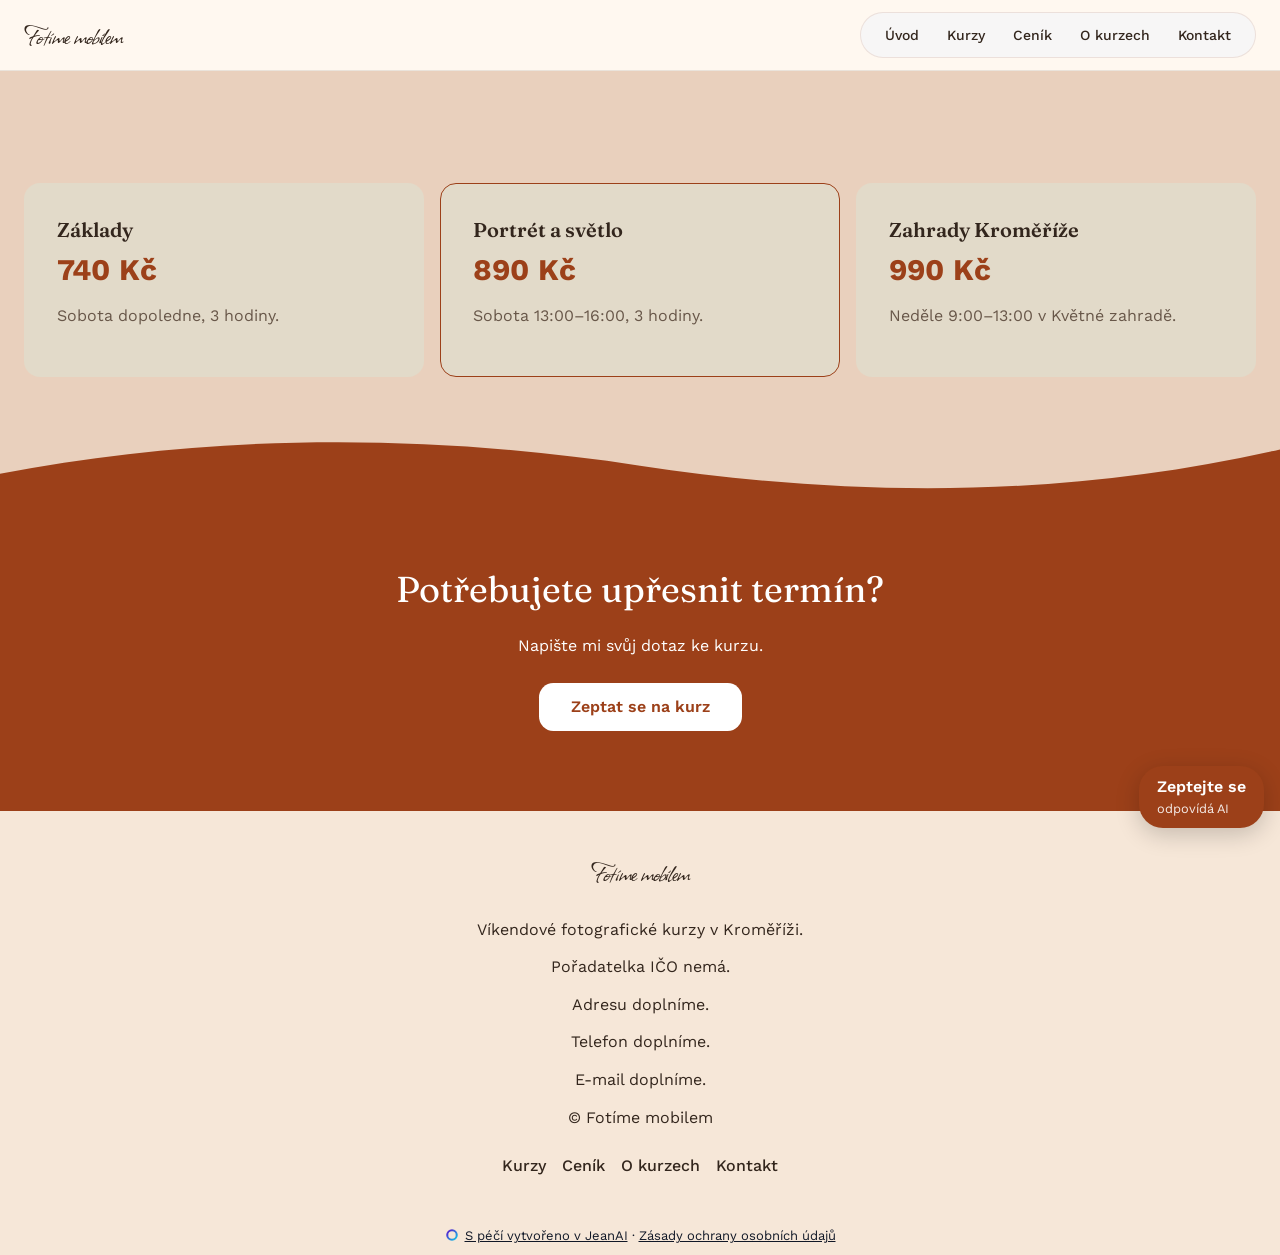
==== commit 47f8a007: "Deploy website: Fotíme mobilem" ====
--- a/cenik.html
+++ b/cenik.html
@@ -8,10 +8,12 @@
     <meta property="og:description" content="Praktické víkendové kurzy focení vlastním mobilem v Kroměříži. Malé skupiny do šesti lidí a tři kurzy od 690 Kč." />
     <meta property="og:type" content="website" />
     <meta property="og:locale" content="cs" />
+    <meta property="og:url" content="https://fotime-mobilem.netlify.app/cenik.html" />
     <meta name="twitter:card" content="summary" />
     <meta name="twitter:title" content="Ceník kurzů" />
     <meta name="twitter:description" content="Praktické víkendové kurzy focení vlastním mobilem v Kroměříži. Malé skupiny do šesti lidí a tři kurzy od 690 Kč." />
-    <script type="application/ld+json">{"@context":"https://schema.org","@graph":[{"@type":"Organization","name":"Fotíme mobilem"}]}</script>
+    <link rel="canonical" href="https://fotime-mobilem.netlify.app/cenik.html" />
+    <script type="application/ld+json">{"@context":"https://schema.org","@graph":[{"@type":"Organization","name":"Fotíme mobilem","url":"https://fotime-mobilem.netlify.app"}]}</script>
     <title>Ceník kurzů</title>
     <link rel="stylesheet" href="/assets/utilities.css" />
     <link rel="stylesheet" href="/styles.css" />
@@ -542,5 +544,287 @@
 })();
 </script>
 <script>(function(){var n=navigator,d=document,e="https://jeanai.onrender.com/v1/public/sites/a8fa34de-c6c8-4594-9828-240a1c599166/pv";if(n.webdriver)return;function s(){try{var u=new URL(location.href),q=u.searchParams,k=q.get("k"),b=JSON.stringify({p:u.pathname,k:k});window.fetch?fetch(e,{method:"POST",body:b,keepalive:!0,credentials:"omit"}).catch(Boolean):n.sendBeacon&&n.sendBeacon(e,b);if(k!==null){q.delete("k");history.replaceState(history.state,"",u.pathname+u.search+u.hash)}}catch(x){}}d.prerendering?d.addEventListener("prerenderingchange",s,{once:!0}):s()})()</script>
+<style>#jean-reception{--jr-fill:var(--color-primary);--jr-on-fill:var(--color-on-primary);--jr-bg:var(--color-bg);--jr-text:var(--color-text);--jr-line:var(--color-line, currentColor);position:fixed;right:16px;bottom:16px;z-index:2147483000;font:inherit;line-height:1.4;max-width:calc(100vw - 32px)}#jean-reception{bottom:72px}#jean-reception.is-inline{position:static;max-width:none}#jean-reception.is-open .jean-reception-launcher{display:none}#jean-reception.is-inline.is-open .jean-reception-launcher{display:inline-flex}@media (max-width:600px){[data-jean-identification]{padding-bottom:152px!important}}#jean-reception *{box-sizing:border-box}#jean-reception .jean-reception-launcher{display:inline-flex;flex-direction:column;align-items:flex-start;gap:2px;padding:10px 18px;border:0;border-radius:var(--jean-radius,24px);background:var(--jr-fill);color:var(--jr-on-fill);font:inherit;cursor:pointer;box-shadow:0 6px 24px rgba(0,0,0,.2)}#jean-reception .jean-reception-launcher:focus-visible,#jean-reception button:focus-visible,#jean-reception textarea:focus-visible,#jean-reception a:focus-visible{outline:2px solid currentColor;outline-offset:2px}#jean-reception .jean-reception-label{font-weight:600}#jean-reception .jean-reception-title,#jean-reception .jean-reception-label{letter-spacing:normal;text-transform:none}#jean-reception .jean-reception-ai{font-size:.8em;opacity:.9}#jean-reception .jean-reception-panel{position:absolute;right:0;bottom:calc(100% + 10px);width:min(360px,calc(100vw - 32px));max-height:min(70vh,560px);display:flex;flex-direction:column;background:var(--jr-bg);color:var(--jr-text);border:1px solid var(--jr-line);border-radius:var(--jean-radius,16px);box-shadow:0 18px 48px rgba(0,0,0,.25);overflow:hidden}#jean-reception.is-inline .jean-reception-panel{position:static;margin-top:10px}#jean-reception .jean-reception-panel[hidden],#jean-reception [hidden]{display:none}#jean-reception .jean-reception-head{display:flex;align-items:flex-start;justify-content:space-between;gap:12px;padding:12px 14px;background:var(--jr-fill);color:var(--jr-on-fill)}#jean-reception .jean-reception-title{margin:0;font-size:1em;font-weight:600}#jean-reception .jean-reception-head .jean-reception-ai{margin:2px 0 0}#jean-reception .jean-reception-head .jean-reception-privacy{color:inherit;text-decoration:underline;font-size:.8em;opacity:.9}#jean-reception .jean-reception-close{border:0;background:transparent;color:inherit;font:inherit;font-size:1.25em;line-height:1;cursor:pointer;padding:2px 6px}#jean-reception .jean-reception-contacts{margin:0;padding:8px 14px;font-size:.9em;border-bottom:1px solid var(--jr-line)}#jean-reception .jean-reception-contacts a,#jean-reception .jean-reception-handover a{color:inherit;text-decoration:underline}#jean-reception .jean-reception-log{list-style:none;margin:0;padding:12px 14px;overflow-y:auto;flex:1 1 auto;display:flex;flex-direction:column;gap:10px}#jean-reception .jean-reception-turn{margin:0;white-space:pre-wrap;overflow-wrap:anywhere}#jean-reception .jean-reception-turn.is-visitor{align-self:flex-end;max-width:85%;padding:8px 12px;border-radius:12px;background:var(--jr-fill);color:var(--jr-on-fill)}#jean-reception .jean-reception-who{display:block;font-size:.75em;opacity:.8}#jean-reception .jean-reception-status{margin:0;padding:0 14px 6px;font-size:.85em;min-height:1em}#jean-reception .jean-reception-form{display:flex;gap:8px;padding:10px 14px;border-top:1px solid var(--jr-line)}#jean-reception .jean-reception-input{flex:1 1 auto;min-width:0;resize:none;font:inherit;color:inherit;background:transparent;border:1px solid var(--jr-line);border-radius:10px;padding:8px 10px}#jean-reception .jean-reception-send{border:0;border-radius:10px;padding:8px 14px;background:var(--jr-fill);color:var(--jr-on-fill);font:inherit;font-weight:600;cursor:pointer}#jean-reception .jean-reception-handover{margin:0;padding:12px 14px;border-top:1px solid var(--jr-line)}#jean-reception .jean-reception-step{display:block;width:max-content;max-width:100%;margin-top:8px;border:1px solid var(--jr-line);border-radius:10px;padding:6px 12px;color:inherit;font-weight:600;text-decoration:none}#jean-reception .jean-reception-sr{position:absolute;width:1px;height:1px;overflow:hidden;clip:rect(0 0 0 0);white-space:nowrap}</style><div id="jean-reception" class="jean-reception" data-jean-capability="site_assistant" lang="cs"><button type="button" class="jean-reception-launcher" aria-expanded="false" aria-controls="jean-reception-panel"><span class="jean-reception-label">Zeptejte se</span><span class="jean-reception-ai">odpovídá AI</span></button><section id="jean-reception-panel" class="jean-reception-panel" role="dialog" aria-labelledby="jean-reception-title" tabindex="-1" hidden><div class="jean-reception-head"><div><h2 id="jean-reception-title" class="jean-reception-title">Zeptejte se</h2><p class="jean-reception-ai">odpovídá AI · <a class="jean-reception-privacy" href="/soukromi.html">Ochrana údajů</a></p></div><button type="button" class="jean-reception-close" aria-label="Zavřít">×</button></div><ol class="jean-reception-log" role="log" aria-live="polite"></ol><p class="jean-reception-status" role="status"></p><form class="jean-reception-form"><label class="jean-reception-sr" for="jean-reception-input">Váš dotaz</label><textarea id="jean-reception-input" class="jean-reception-input" name="message" rows="2" maxlength="600" placeholder="Napište dotaz…" required></textarea><button type="submit" class="jean-reception-send">Odeslat</button></form><p class="jean-reception-handover" hidden><a href="/kontakt.html#section_kontakt">Napište nám prosím přes kontaktní formulář.</a></p></section></div><script>(function receptionClient(cfg) {
+  var d = document;
+  var root = d.getElementById("jean-reception");
+  if (!root || root.getAttribute("data-jean-bound")) return;
+  root.setAttribute("data-jean-bound", "1");
+  var place = d.querySelector('[data-jean-capability="site_assistant"]:not(#jean-reception)');
+  if (place) { place.appendChild(root); root.className += " is-inline"; }
+  var q = function (selector) { return root.querySelector(selector); };
+  var launcher = q(".jean-reception-launcher");
+  var panel = q(".jean-reception-panel");
+  var log = q(".jean-reception-log");
+  var form = q(".jean-reception-form");
+  var input = q(".jean-reception-input");
+  var status = q(".jean-reception-status");
+  var handover = q(".jean-reception-handover");
+  // T111 BL-21 (D25): `handoff` is the writer's summary of everything the
+  // visitor said, as of the newest answer that carried one — what „Napsat
+  // zprávu“ puts into the site's form, kept with the conversation.
+  var state = { id: null, turns: [], handoff: "" };
+  try {
+    var kept = JSON.parse(window.sessionStorage.getItem(cfg.key) || "null");
+    if (kept && Object.prototype.toString.call(kept.turns) === "[object Array]") {
+      state = { id: kept.id || null, turns: kept.turns, handoff: typeof kept.handoff === "string" ? kept.handoff : "" };
+    }
+  } catch (e) { /* storage blocked — the window starts empty */ }
+  function save() {
+    try { window.sessionStorage.setItem(cfg.key, JSON.stringify(state)); } catch (e) { /* nothing kept */ }
+  }
+  function forget() {
+    try { window.sessionStorage.removeItem(cfg.key); } catch (e) { /* nothing kept */ }
+  }
+  function turn(role, text) {
+    var item = d.createElement("li");
+    item.className = "jean-reception-turn is-" + role;
+    var who = d.createElement("span");
+    who.className = "jean-reception-who";
+    who.textContent = role === "visitor" ? cfg.t.you : cfg.t.reception;
+    item.appendChild(who);
+    item.appendChild(d.createTextNode(String(text)));
+    log.appendChild(item);
+    log.scrollTop = log.scrollHeight;
+    return item;
+  }
+  var restoredSteps = [];
+  for (var i = 0; i < state.turns.length; i += 1) {
+    var restored = turn(state.turns[i].role, state.turns[i].text);
+    var kept = state.turns[i].step;
+    if (kept && typeof kept === "object") restoredSteps.push({ item: restored, step: kept });
+  }
+  // A step decides by the page's BOUND form, and the runtime binds the site's
+  // forms once the document is parsed (its DOMContentLoaded, registered before
+  // this one) — so the restored answers get their steps after it.
+  function drawRestoredSteps() {
+    for (var s = 0; s < restoredSteps.length; s += 1) {
+      var kept = restoredSteps[s].step;
+      offer(restoredSteps[s].item, kept.wants, kept.date, kept.party, kept.said, kept.handoff);
+    }
+  }
+  if (d.readyState === "loading") d.addEventListener("DOMContentLoaded", drawRestoredSteps);
+  else drawRestoredSteps();
+  // T85 RC-8 — the step is the visitor's: the site's own form, filled with what
+  // they said; their press sends it through the form's own door (its spam
+  // protection, its caps, its notice to the owner). A hand-over waits in this
+  // tab for ten minutes at most, is used once, and never fills a field the
+  // visitor has typed into — a value the page or the runtime set („today“,
+  // one guest) is not theirs, and gives way.
+  d.addEventListener("input", function (event) { if (event.target) event.target.jeanTyped = true; }, true);
+  // The site's own form of this kind on THIS page — the mark on the form or on
+  // a wrapper around it, as the runtime binds it (freeStyleRuntime.js, bindAll);
+  // `bound`: only one the runtime has bound (it sends).
+  // T85 RC-19: the form a left question goes to — the site's enquiry when it can
+  // hold the question (its fields are the owner's) and its script bound it, else
+  // the general form.
+  function writeForm(bound) {
+    var enquiry = formOf("enquiry_form", true);
+    if (enquiry && messageField(enquiry)) return enquiry;
+    return formOf("contact_form", bound);
+  }
+  function messageField(target) {
+    for (var n = 0; n < cfg.fields.message.length; n += 1) {
+      var named = target.querySelector('[name="' + cfg.fields.message[n] + '"]');
+      if (named) return named;
+    }
+    return target.querySelector("textarea");
+  }
+  function formOf(kind, bound) {
+    var marks = d.querySelectorAll('[data-jean-capability="' + kind + '"]');
+    for (var m = 0; m < marks.length; m += 1) {
+      var found = marks[m].tagName === "FORM" ? marks[m] : marks[m].querySelector("form");
+      if (found && (!bound || found.getAttribute("data-jean-bound") === "1")) return found;
+    }
+    return null;
+  }
+  function today() {
+    var now = new Date();
+    var two = function (n) { return (n < 10 ? "0" : "") + n; };
+    return now.getFullYear() + "-" + two(now.getMonth() + 1) + "-" + two(now.getDate());
+  }
+  // A value the form itself would refuse is not put in it: a party past the
+  // field's bounds, a day that has passed or lies outside the field's range.
+  function fits(el, value) {
+    if (el.type === "number") {
+      var n = Number(value);
+      if (isNaN(n) || (el.min !== "" && n < Number(el.min)) || (el.max !== "" && n > Number(el.max))) return false;
+    }
+    if (el.type === "date" && (value < today() || (el.min && value < el.min) || (el.max && value > el.max))) return false;
+    return true;
+  }
+  function fill(target, hand) {
+    // By the names the runtime reads a field by (RUNTIME_FIELD_NAMES).
+    function field(names, fallback) {
+      for (var n = 0; n < names.length; n += 1) {
+        var named = target.querySelector('[name="' + names[n] + '"]');
+        if (named) return named;
+      }
+      return fallback ? target.querySelector(fallback) : null;
+    }
+    function put(el, value) {
+      if (!el || el.jeanTyped || value === null || value === undefined || value === "") return;
+      if (!fits(el, String(value))) return;
+      el.value = String(value);
+    }
+    if (hand.kind === "reservation") {
+      put(field(cfg.fields.date, 'input[type="date"]'), hand.date);
+      put(field(cfg.fields.party, null), hand.party);
+    } else {
+      put(field(cfg.fields.message, "textarea"), hand.message);
+    }
+    var fields = target.querySelectorAll("input[required], textarea[required]");
+    for (var f = 0; f < fields.length; f += 1) { if (!fields[f].value) { fields[f].focus(); break; } }
+  }
+  // A page the step opened: what the press kept, read and removed here.
+  function receive() {
+    var hand = null;
+    try {
+      hand = JSON.parse(window.sessionStorage.getItem(cfg.handKey) || "null");
+      window.sessionStorage.removeItem(cfg.handKey);
+    } catch (e) { hand = null; }
+    if (!hand || typeof hand.at !== "number" || Date.now() - hand.at > 600000) return;
+    var target = hand.kind === "reservation" ? formOf("reservation", false) : writeForm(false);
+    if (target) fill(target, hand);
+  }
+  // The step is a link. To a form on THIS page (`here`) nothing loads: the
+  // form is filled at once and brought into view. To another page the browser
+  // follows it, and the click keeps the hand-over for the page it opens — not
+  // for a click that opens it elsewhere (a new tab or window has a storage of
+  // its own). An e-mail link carries none.
+  // `hand` is what the press hands over — or a function that says it AT the
+  // press (T111 BL-21: a message is the conversation as of the newest answer).
+  function step(item, label, href, hand, here) {
+    var link = d.createElement("a");
+    link.href = here ? "#" : href;
+    link.className = "jean-reception-step";
+    link.textContent = label;
+    if (hand) {
+      link.addEventListener("click", function (event) {
+        var elsewhere = event.button !== 0 || event.ctrlKey || event.metaKey || event.shiftKey || event.altKey;
+        var given = typeof hand === "function" ? hand() : hand;
+        if (here) {
+          event.preventDefault();
+          if (elsewhere) return;
+          close();
+          // A form in one of the site's windows is shown before it is filled.
+          if (typeof CustomEvent === "function") here.dispatchEvent(new CustomEvent(cfg.showEvent, { bubbles: true }));
+          fill(here, given);
+          if (here.scrollIntoView) here.scrollIntoView();
+          return;
+        }
+        if (elsewhere) return;
+        given.at = Date.now();
+        try { window.sessionStorage.setItem(cfg.handKey, JSON.stringify(given)); } catch (e) { /* the form opens empty */ }
+      });
+    }
+    item.appendChild(link);
+  }
+  // What the visitor wants is the writer's own reading (the door's `wants`);
+  // the step goes to the site's reservation form, else its enquiry form (T85
+  // RC-19), else its contact form, else the business's e-mail — never a step
+  // this site cannot take. T111 BL-21 (D33): a message hands over the
+  // writer's summary as of the NEWEST answer, whichever answer's step is
+  // pressed; the visitor's own sentence only where no answer carried one.
+  // (`handoff` is this answer's own — handing it over instead is one line.)
+  function offer(item, wants, date, party, said, handoff) {
+    if (wants !== "reservation" && wants !== "message") return;
+    var bookHere = wants === "reservation" ? formOf("reservation", true) : null;
+    if (wants === "reservation" && (bookHere || cfg.bookHref)) {
+      step(item, cfg.t.book, cfg.bookHref, { kind: "reservation", date: date || "", party: party || "" }, bookHere);
+      return;
+    }
+    var writeHere = writeForm(true);
+    if (writeHere || cfg.writeHref) step(item, cfg.t.write, cfg.writeHref, function () { return { kind: "message", message: state.handoff || handoff || said }; }, writeHere);
+    else if (cfg.mailHref) step(item, cfg.t.mail, cfg.mailHref, null, null);
+  }
+  // After the runtime's own DOMContentLoaded, as the restored steps: an enquiry form it did not bind cannot send.
+  if (d.readyState === "loading") d.addEventListener("DOMContentLoaded", receive);
+  else receive();
+  function handOver() {
+    form.hidden = true;
+    handover.hidden = false;
+    status.textContent = "";
+  }
+  function open() {
+    root.classList.add("is-open");
+    panel.hidden = false;
+    launcher.setAttribute("aria-expanded", "true");
+    (form.hidden ? panel : input).focus();
+  }
+  // The pill is shown again BEFORE it takes the focus (T111 BL-25): a hidden one cannot.
+  function close() {
+    root.classList.remove("is-open");
+    panel.hidden = true;
+    launcher.setAttribute("aria-expanded", "false");
+    launcher.focus();
+  }
+  launcher.addEventListener("click", function () { if (panel.hidden) open(); else close(); });
+  // A door elsewhere on the page (T104 DL-1) opens this window, as the launcher does.
+  root.addEventListener(cfg.openEvent, function () { if (panel.hidden) open(); });
+  q(".jean-reception-close").addEventListener("click", close);
+  panel.addEventListener("keydown", function (event) { if (event.key === "Escape") close(); });
+  var waiting = false;
+  form.addEventListener("submit", function (event) {
+    event.preventDefault();
+    var text = String(input.value || "").trim();
+    if (!text || waiting) return;
+    waiting = true;
+    form.setAttribute("aria-busy", "true");
+    var mine = turn("visitor", text);
+    input.value = "";
+    status.textContent = cfg.t.writing;
+    function giveBack(sentence) {
+      if (mine.parentNode) mine.parentNode.removeChild(mine);
+      input.value = text;
+      status.textContent = sentence;
+    }
+    fetch(cfg.endpoint, {
+      method: "POST",
+      // T111 BL-16: the page the window sits on — the door finds it among the site's own pages, or ignores it.
+      body: JSON.stringify({ message: text, conversationId: state.id, page: String(window.location.pathname || "").slice(0, 200) }),
+      credentials: "omit",
+    }).then(function (response) {
+      return response.json().then(function (body) { return { ok: response.ok, status: response.status, body: body || {} }; }, function () { return { ok: response.ok, status: response.status, body: {} }; });
+    }).then(function (result) {
+      var body = result.body;
+      if (result.ok && typeof body.answer === "string") {
+        status.textContent = "";
+        state.id = typeof body.conversationId === "string" ? body.conversationId : state.id;
+        var handoff = typeof body.handoff === "string" ? body.handoff : "";
+        // A message wanted sets the summary — even an empty one, so an older story never stands in for the newest
+        // question (review round 1); an answer that wanted nothing keeps the one there was.
+        if (body.wants === "message") state.handoff = handoff;
+        var asked = body.wants === "reservation" || body.wants === "message"
+          ? { wants: body.wants, date: body.date || "", party: body.party || "", said: text, handoff: handoff }
+          : undefined;
+        state.turns.push({ role: "visitor", text: text }, { role: "reception", text: body.answer, step: asked });
+        offer(turn("reception", body.answer), body.wants, body.date, body.party, text, handoff);
+        save();
+        return;
+      }
+      if (body.errorCode === "rate_limited") { giveBack(cfg.t.busy); return; }
+      if (body.errorCode === "conversation_full") {
+        state = { id: null, turns: [], handoff: "" };
+        forget();
+        while (log.firstChild) log.removeChild(log.firstChild);
+        giveBack(cfg.t.full);
+        return;
+      }
+      // Only the door's own words hand the visitor over: the reception is
+      // paused, switched off, gone with its plan or its account. Anything else
+      // (a 5xx with no code, a proxy's page) is a failure to retry — and a
+      // hand-over is kept for this page only, never on the device: the next
+      // page asks the door again.
+      if (cfg.handover.indexOf(body.errorCode) < 0) { giveBack(cfg.t.offline); return; }
+      if (mine.parentNode) mine.parentNode.removeChild(mine);
+      handOver();
+    }, function () {
+      giveBack(cfg.t.offline);
+    }).then(function () {
+      waiting = false;
+      form.removeAttribute("aria-busy");
+    });
+  });
+})({"endpoint":"https://jeanai.onrender.com/v1/public/site-chat/a8fa34de-c6c8-4594-9828-240a1c599166","key":"jean-reception:a8fa34de-c6c8-4594-9828-240a1c599166","t":{"you":"Vy","reception":"Recepce","writing":"Píše odpověď…","busy":"Chvilku strpení — zkuste to prosím za okamžik znovu.","full":"Tenhle rozhovor skončil. Napište dotaz znovu a začne nový.","offline":"Odpověď se nepodařilo načíst. Zkuste to prosím znovu.","book":"Rezervovat","write":"Napsat zprávu","mail":"Napsat e-mail"},"handover":["reception_paused","function_switched_off","runtime_inactive","site_owner_deleted","site_not_found"],"fields":{"date":["date","datum"],"party":["party","pocet","počet","osoby"],"message":["message","zprava","zpráva","text"]},"bookHref":null,"writeHref":"/kontakt.html#section_kontakt","mailHref":null,"handKey":"jean-reception-handover:a8fa34de-c6c8-4594-9828-240a1c599166","openEvent":"jean-reception-open","showEvent":"jean-window-show"})</script>
   </body>
 </html>
--- a/assets/utilities.css
+++ b/assets/utilities.css
@@ -11,7 +11,6 @@
     --spacing: 0.25rem;
     --container-3xl: 48rem;
     --container-4xl: 56rem;
-    --container-5xl: 64rem;
     --container-6xl: 72rem;
     --container-7xl: 80rem;
     --text-xs: 0.75rem;
@@ -38,7 +37,9 @@
     --font-weight-semibold: 600;
     --font-weight-bold: 700;
     --tracking-tight: -0.025em;
+    --radius-xl: 0.75rem;
     --radius-2xl: 1rem;
+    --radius-3xl: 1.5rem;
     --default-transition-duration: 150ms;
     --default-transition-timing-function: cubic-bezier(0.4, 0, 0.2, 1);
     --default-font-family: var(--font-sans);
@@ -266,6 +267,9 @@
   .aspect-\[4\/3\] {
     aspect-ratio: 4/3;
   }
+  .aspect-square {
+    aspect-ratio: 1 / 1;
+  }
   .h-11 {
     height: calc(var(--spacing) * 11);
   }
@@ -281,6 +285,9 @@
   .w-14 {
     width: calc(var(--spacing) * 14);
   }
+  .w-48 {
+    width: calc(var(--spacing) * 48);
+  }
   .w-full {
     width: 100%;
   }
@@ -290,15 +297,15 @@
   .max-w-4xl {
     max-width: var(--container-4xl);
   }
-  .max-w-5xl {
-    max-width: var(--container-5xl);
-  }
   .max-w-6xl {
     max-width: var(--container-6xl);
   }
   .max-w-7xl {
     max-width: var(--container-7xl);
   }
+  .max-w-full {
+    max-width: 100%;
+  }
   .flex-1 {
     flex: 1;
   }
@@ -311,6 +318,9 @@
   .cursor-pointer {
     cursor: pointer;
   }
+  .resize-none {
+    resize: none;
+  }
   .grid-cols-1 {
     grid-template-columns: repeat(1, minmax(0, 1fr));
   }
@@ -323,6 +333,9 @@
   .items-center {
     align-items: center;
   }
+  .items-start {
+    align-items: flex-start;
+  }
   .items-stretch {
     align-items: stretch;
   }
@@ -347,6 +360,9 @@
   .gap-4 {
     gap: calc(var(--spacing) * 4);
   }
+  .gap-5 {
+    gap: calc(var(--spacing) * 5);
+  }
   .gap-6 {
     gap: calc(var(--spacing) * 6);
   }
@@ -362,8 +378,18 @@
   .rounded-2xl {
     border-radius: var(--radius-2xl);
   }
+  .rounded-3xl {
+    border-radius: var(--radius-3xl);
+  }
   .rounded-full {
     border-radius: calc(infinity * 1px);
+  }
+  .rounded-xl {
+    border-radius: var(--radius-xl);
+  }
+  .border {
+    border-style: var(--tw-border-style);
+    border-width: 1px;
   }
   .border-0 {
     border-style: var(--tw-border-style);
@@ -384,6 +410,9 @@
   .px-3 {
     padding-inline: calc(var(--spacing) * 3);
   }
+  .px-4 {
+    padding-inline: calc(var(--spacing) * 4);
+  }
   .px-6 {
     padding-inline: calc(var(--spacing) * 6);
   }
@@ -395,6 +424,9 @@
   }
   .py-1\.5 {
     padding-block: calc(var(--spacing) * 1.5);
+  }
+  .py-2\.5 {
+    padding-block: calc(var(--spacing) * 2.5);
   }
   .py-3 {
     padding-block: calc(var(--spacing) * 3);
@@ -476,11 +508,18 @@
     transition-timing-function: var(--tw-ease, var(--default-transition-timing-function));
     transition-duration: var(--tw-duration, var(--default-transition-duration));
   }
+  .outline-none {
+    --tw-outline-style: none;
+    outline-style: none;
+  }
   @media (hover: hover) {
     .hover\:opacity-70:hover {
       opacity: 70%;
     }
   }
+  .disabled\:opacity-60:disabled {
+    opacity: 60%;
+  }
   @media (width >= 48rem) {
     .md\:flex {
       display: flex;
@@ -525,6 +564,9 @@
     }
     .lg\:grid-cols-12 {
       grid-template-columns: repeat(12, minmax(0, 1fr));
+    }
+    .lg\:grid-cols-\[0\.9fr_1\.1fr\] {
+      grid-template-columns: 0.9fr 1.1fr;
     }
     .lg\:grid-rows-\[2\.5rem_auto_2\.5rem\] {
       grid-template-rows: 2.5rem auto 2.5rem;
--- a/styles.css
+++ b/styles.css
@@ -559,6 +559,10 @@
   }
 }
 
+
+/* V3.4b — the runtime's status slot: muted by default, React's red on error. */
+.jean-site-shell [data-jean-slot='status'] { color: var(--color-muted); }
+.jean-site-shell [data-jean-slot='status'][data-jean-status='error'] { color: #EF4444; }
 
 /* V3.4b part 2 — the shared widget skeletons, painted from theme tokens. */
 .jean-widget-empty { text-align: center; font-size: 0.875rem; color: var(--color-muted); margin: 0; }
@@ -827,3 +831,22 @@
 .jean-site-shell [data-jean-edge-above="slant"] {
   --jean-edge-shape: url("data:image/svg+xml,%3Csvg%20xmlns%3D'http%3A%2F%2Fwww.w3.org%2F2000%2Fsvg'%20viewBox%3D'0%200%201440%2064'%20preserveAspectRatio%3D'none'%3E%3Cpath%20transform%3D'translate(0%2064)%20scale(1%20-1)'%20d%3D'M0%2C64%20L1440%2C64%20L1440%2C0%20Z'%2F%3E%3C%2Fsvg%3E");
 }
+
+/* 8z80 SD-34 — a card that is a door to a page */
+.jean-site-shell a.jean-card-link {
+  color: inherit;
+  text-decoration: none;
+  transition: transform 0.2s ease, box-shadow 0.2s ease;
+}
+.jean-site-shell a.jean-card-link:hover {
+  transform: translateY(-4px);
+  box-shadow: 0 14px 34px rgba(15, 23, 42, 0.14);
+}
+.jean-site-shell a.jean-card-link:focus-visible {
+  outline: 2px solid var(--color-primary);
+  outline-offset: 4px;
+}
+@media (prefers-reduced-motion: reduce) {
+  .jean-site-shell a.jean-card-link { transition: none; }
+  .jean-site-shell a.jean-card-link:hover { transform: none; }
+}
